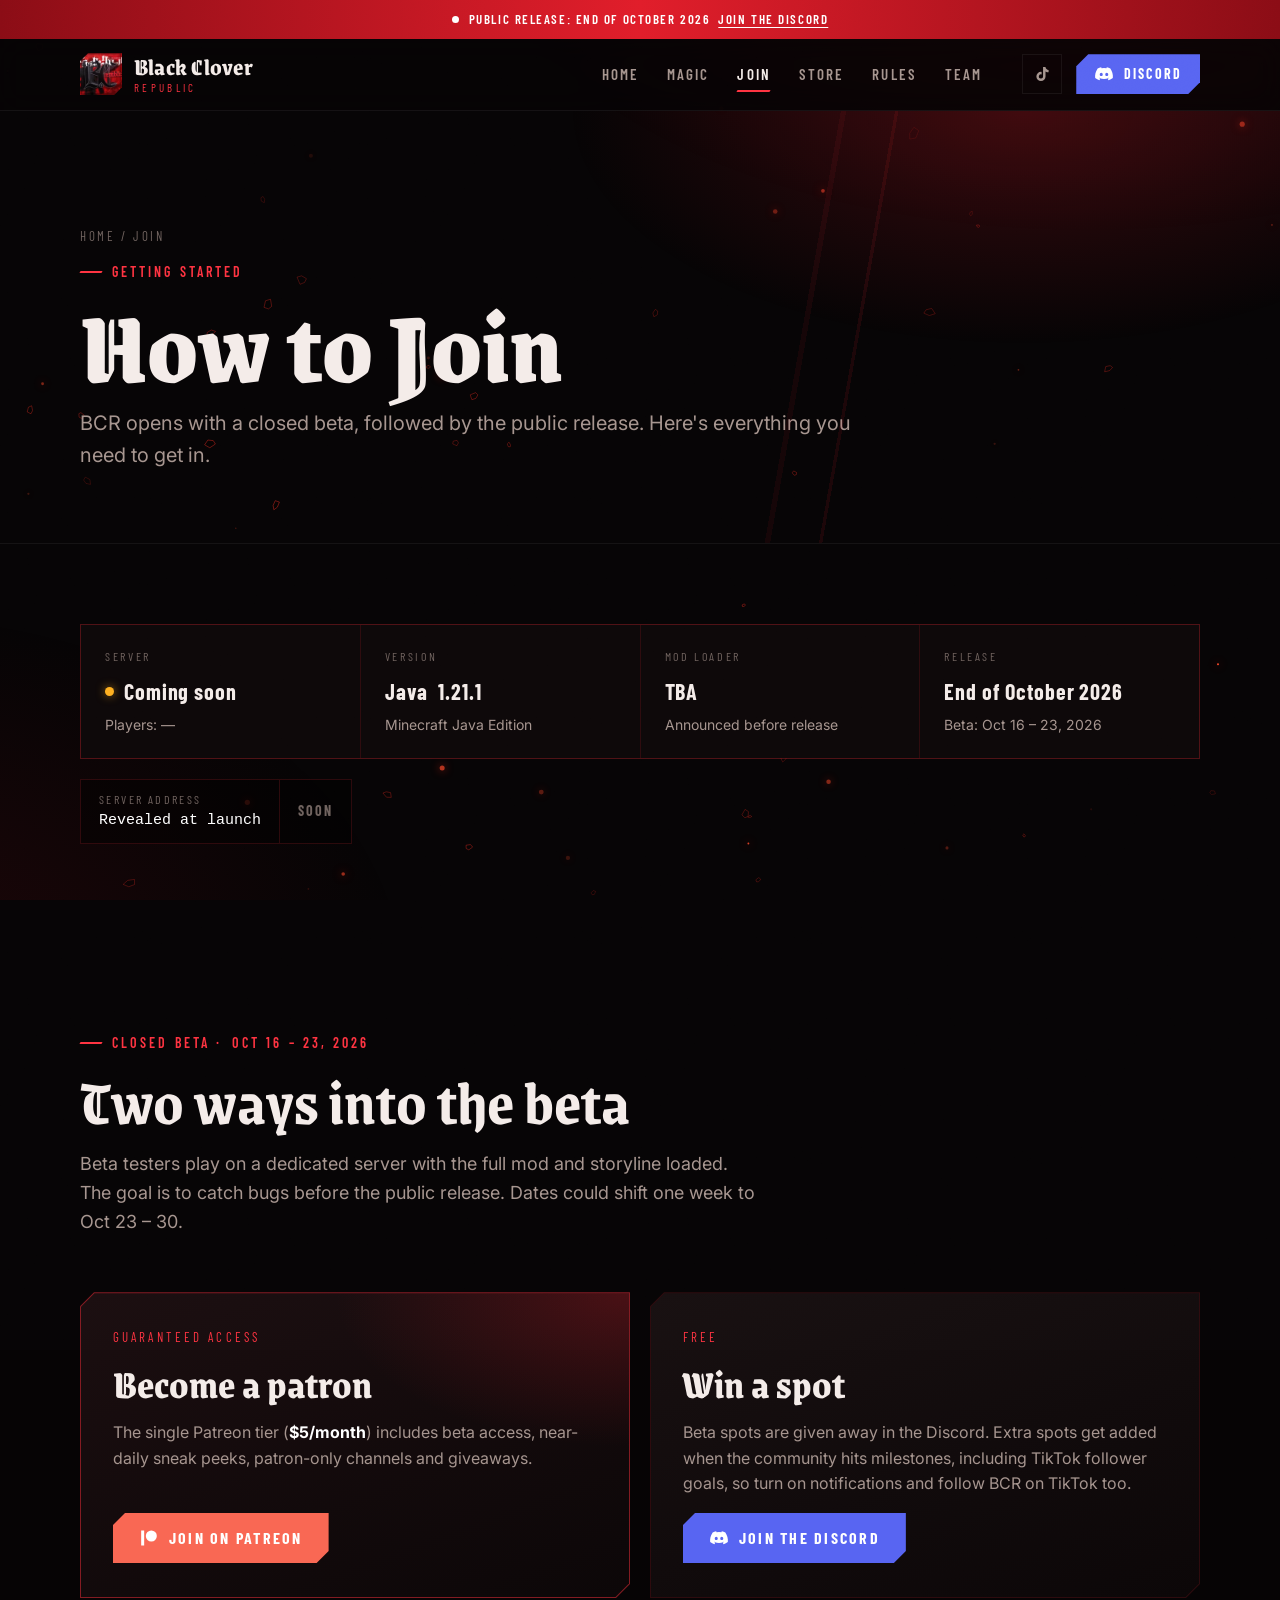
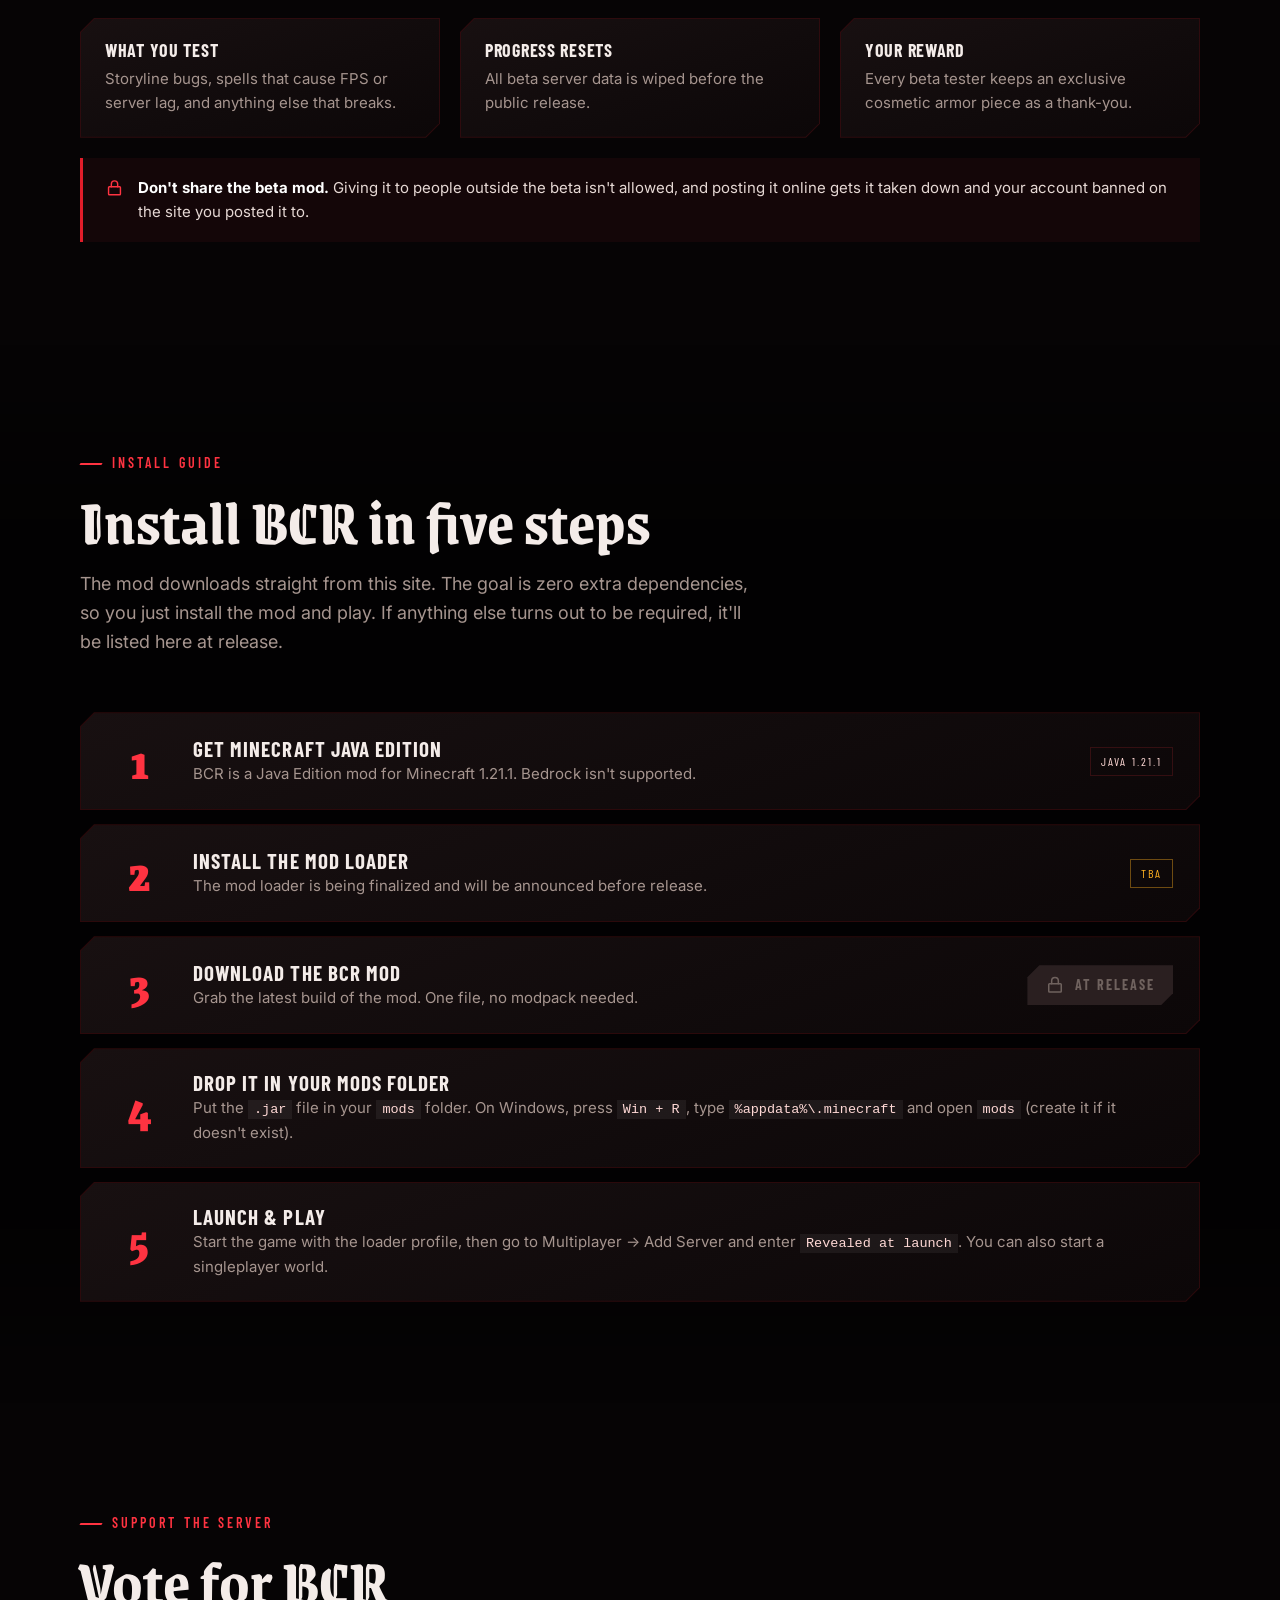
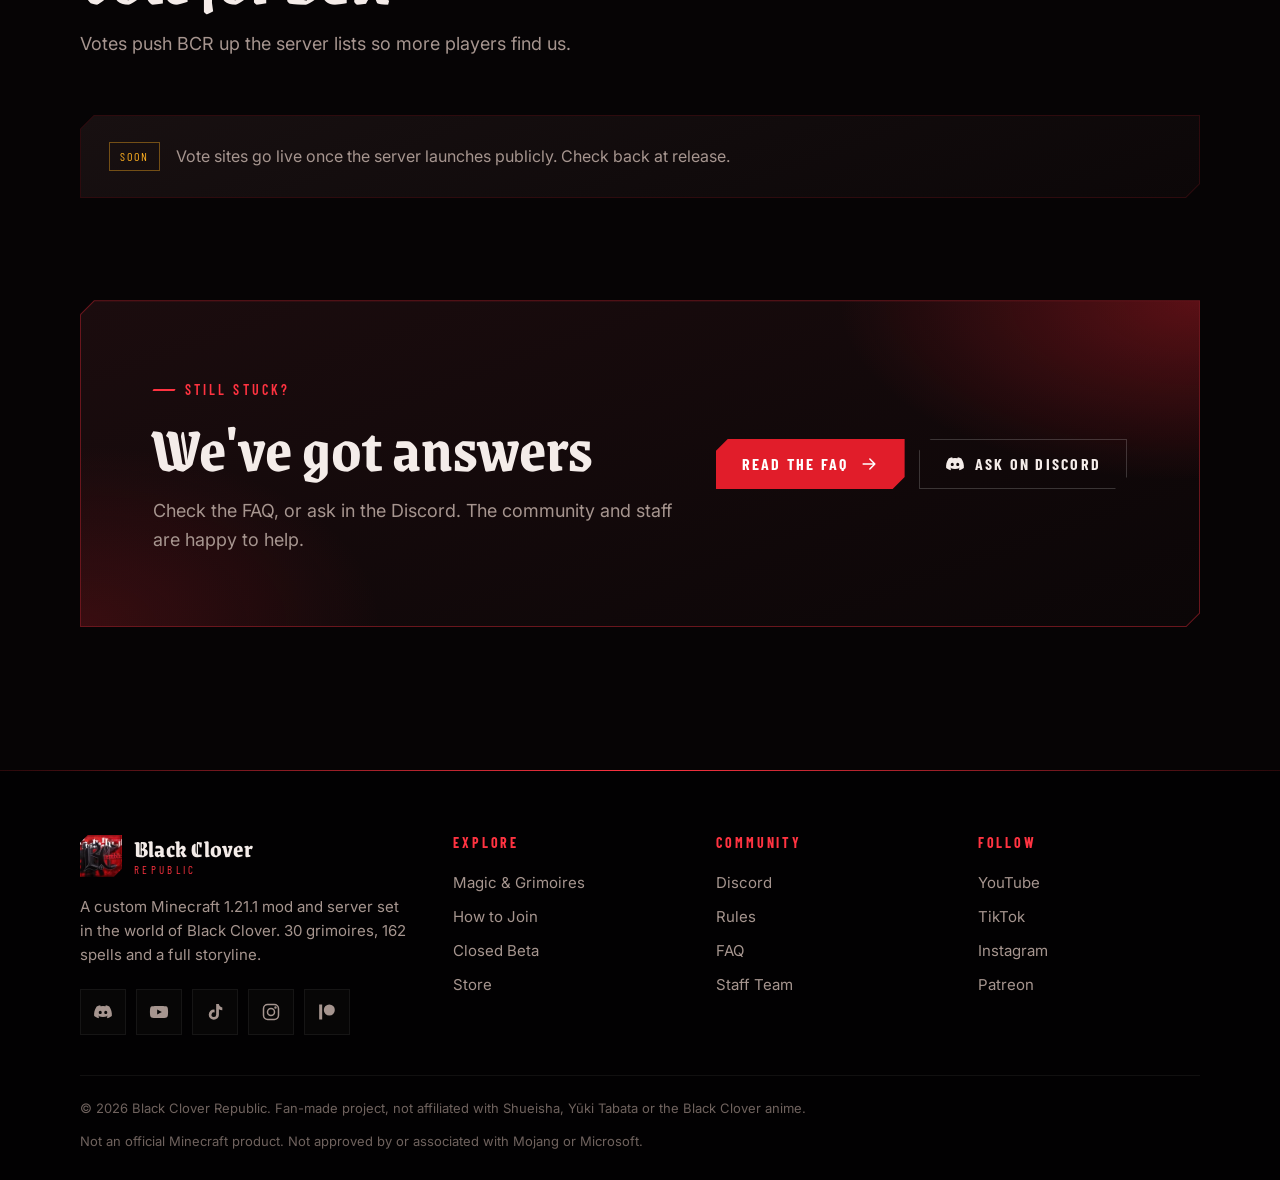
==== join.html @ 712691dd "Add files via upload" ====
<!doctype html>
<html lang="en">
<head>
  <meta charset="utf-8">
  <meta name="viewport" content="width=device-width, initial-scale=1">
  <title>How to Join | Black Clover Republic</title>
  <meta name="description" content="How to join Black Clover Republic: closed beta access, installing the mod for Minecraft 1.21.1, server status and voting.">
  <meta name="theme-color" content="#060405">
  <meta property="og:title" content="How to Join | Black Clover Republic">
  <meta property="og:description" content="Closed beta access, install guide and live server status.">
  <meta property="og:image" content="https://blackcloverrepublic.github.io/assets/img/og-image.jpg">
  <link rel="icon" type="image/png" href="assets/img/favicon.png">
  <link rel="apple-touch-icon" href="assets/img/apple-touch-icon.png">
  <link rel="preconnect" href="https://fonts.googleapis.com">
  <link rel="preconnect" href="https://fonts.gstatic.com" crossorigin>
  <link rel="stylesheet" href="https://fonts.googleapis.com/css2?family=Barlow+Condensed:wght@500;600;700&family=Grenze+Gotisch:wght@600;700;800;900&family=Inter:wght@400;500;600&display=swap">
  <link rel="stylesheet" href="assets/css/style.css">
</head>
<body data-page="join">
  <div id="site-header"></div>

  <main>
    <section class="page-hero">
      <div class="container">
        <div class="breadcrumb reveal"><a href="index.html">Home</a> / Join</div>
        <span class="kicker reveal">Getting started</span>
        <h1 class="reveal" style="--d:.06s">How to Join</h1>
        <p class="lead reveal" style="--d:.12s">BCR opens with a closed beta, followed by the public release. Here's everything you need to get in.</p>
      </div>
    </section>

    <!-- Status -->
    <section class="section section--tight">
      <div class="container">
        <div class="grid status-grid reveal">
          <div class="status-cell"><small>Server</small><b data-status><span class="status-dot"></span>Loading</b><span>Players: <span data-players>—</span></span></div>
          <div class="status-cell"><small>Version</small><b>Java <span data-bind="server.minecraftVersion">1.21.1</span></b><span>Minecraft Java Edition</span></div>
          <div class="status-cell"><small>Mod loader</small><b data-loader>TBA</b><span data-loader-note>Announced before release</span></div>
          <div class="status-cell"><small>Release</small><b data-bind="release.publicRelease">End of October 2026</b><span>Beta: <span data-bind="release.betaWindow">Oct 16 – 23</span></span></div>
        </div>
        <div class="ipbox reveal" style="margin-top:20px">
          <div class="ipbox__label"><small>Server address</small><span data-ip>Revealed at launch</span></div>
          <button type="button" data-copy-ip>Copy IP</button>
        </div>
      </div>
    </section>

    <!-- Beta -->
    <section class="section" id="beta">
      <div class="container">
        <div class="section-head reveal">
          <span class="kicker">Closed beta · <span data-bind="release.betaWindow">Oct 16 – 23</span></span>
          <h2 class="h2">Two ways into the beta</h2>
          <p class="lead">Beta testers play on a dedicated server with the full mod and storyline loaded. The goal is to catch bugs before the public release. <span data-bind="release.betaNote"></span></p>
        </div>

        <div class="grid paths">
          <div class="path path--main reveal"><div class="card"><div class="card__in">
            <span class="path__label">Guaranteed access</span>
            <h3>Become a patron</h3>
            <p>The single Patreon tier (<strong style="color:#fff">$5/month</strong>) includes beta access, near-daily sneak peeks, patron-only channels and giveaways.</p>
            <a class="btn btn--patreon" href="#" data-href="links.patreon" target="_blank" rel="noopener"><span data-icon="patreon"></span>Join on Patreon</a>
          </div></div></div>
          <div class="path reveal" style="--d:.08s"><div class="card"><div class="card__in">
            <span class="path__label">Free</span>
            <h3>Win a spot</h3>
            <p>Beta spots are given away in the Discord. Extra spots get added when the community hits milestones, including TikTok follower goals, so turn on notifications and follow BCR on TikTok too.</p>
            <a class="btn btn--discord" href="#" data-href="links.discord" target="_blank" rel="noopener"><span data-icon="discord"></span>Join the Discord</a>
          </div></div></div>
        </div>

        <div class="grid" style="grid-template-columns:repeat(auto-fit,minmax(240px,1fr));margin-top:20px">
          <div class="card reveal"><div class="card__in" style="padding:22px 24px"><h3 class="h3" style="font-size:18px;margin-bottom:6px">What you test</h3><p class="muted" style="font-size:15px">Storyline bugs, spells that cause FPS or server lag, and anything else that breaks.</p></div></div>
          <div class="card reveal" style="--d:.06s"><div class="card__in" style="padding:22px 24px"><h3 class="h3" style="font-size:18px;margin-bottom:6px">Progress resets</h3><p class="muted" style="font-size:15px">All beta server data is wiped before the public release.</p></div></div>
          <div class="card reveal" style="--d:.12s"><div class="card__in" style="padding:22px 24px"><h3 class="h3" style="font-size:18px;margin-bottom:6px">Your reward</h3><p class="muted" style="font-size:15px">Every beta tester keeps an exclusive cosmetic armor piece as a thank-you.</p></div></div>
        </div>

        <div class="note reveal" style="margin-top:20px">
          <span data-icon="lock"></span>
          <p><strong style="color:#fff">Don't share the beta mod.</strong> Giving it to people outside the beta isn't allowed, and posting it online gets it taken down and your account banned on the site you posted it to.</p>
        </div>
      </div>
    </section>

    <!-- Install guide -->
    <section class="section section--dark" id="install">
      <div class="container">
        <div class="section-head reveal">
          <span class="kicker">Install guide</span>
          <h2 class="h2">Install BCR in five steps</h2>
          <p class="lead">The mod downloads straight from this site. The goal is zero extra dependencies, so you just install the mod and play. If anything else turns out to be required, it'll be listed here at release.</p>
        </div>
        <div class="steps">
          <div class="step reveal"><div class="card"><div class="card__in">
            <span class="step__n">1</span>
            <div><h3>Get Minecraft Java Edition</h3><p>BCR is a Java Edition mod for Minecraft <span data-bind="server.minecraftVersion">1.21.1</span>. Bedrock isn't supported.</p></div>
            <span class="badge">Java <span data-bind="server.minecraftVersion">1.21.1</span></span>
          </div></div></div>
          <div class="step reveal" style="--d:.04s"><div class="card"><div class="card__in">
            <span class="step__n">2</span>
            <div><h3>Install the mod loader</h3><p data-loader-step>The mod loader is being finalized and will be announced before release.</p></div>
            <span data-loader-badge class="badge badge--warn">TBA</span>
          </div></div></div>
          <div class="step reveal" style="--d:.08s"><div class="card"><div class="card__in">
            <span class="step__n">3</span>
            <div><h3>Download the BCR mod</h3><p>Grab the latest build of the mod. One file, no modpack needed.</p></div>
            <span data-download></span>
          </div></div></div>
          <div class="step reveal" style="--d:.12s"><div class="card"><div class="card__in">
            <span class="step__n">4</span>
            <div><h3>Drop it in your mods folder</h3><p>Put the <code>.jar</code> file in your <code>mods</code> folder. On Windows, press <code>Win + R</code>, type <code>%appdata%\.minecraft</code> and open <code>mods</code> (create it if it doesn't exist).</p></div>
            <span></span>
          </div></div></div>
          <div class="step reveal" style="--d:.16s"><div class="card"><div class="card__in">
            <span class="step__n">5</span>
            <div><h3>Launch &amp; play</h3><p>Start the game with the loader profile, then go to Multiplayer → Add Server and enter <code data-ip>Revealed at launch</code>. You can also start a singleplayer world.</p></div>
            <span></span>
          </div></div></div>
        </div>
      </div>
    </section>

    <!-- Vote -->
    <section class="section" id="vote">
      <div class="container">
        <div class="section-head reveal">
          <span class="kicker">Support the server</span>
          <h2 class="h2">Vote for BCR</h2>
          <p class="lead">Votes push BCR up the server lists so more players find us.</p>
        </div>
        <div class="grid vote-grid" data-votes></div>
      </div>
    </section>

    <section class="section" style="padding-top:0">
      <div class="container cta-band cta-band--actions reveal">
        <div class="card"><div class="card__in">
          <div>
            <span class="kicker">Still stuck?</span>
            <h2 class="h2">We've got answers</h2>
            <p class="lead">Check the FAQ, or ask in the Discord. The community and staff are happy to help.</p>
          </div>
          <div class="btn-row" style="justify-content:flex-end">
            <a class="btn" href="rules.html#faq">Read the FAQ<span data-icon="arrow"></span></a>
            <a class="btn btn--ghost" href="#" data-href="links.discord" target="_blank" rel="noopener"><span data-icon="discord"></span>Ask on Discord</a>
          </div>
        </div></div>
      </div>
    </section>
  </main>

  <div id="site-footer"></div>

  <script src="assets/js/config.js"></script>
  <script>
    window.BCR_PAGE = [() => {
      const C = window.BCR, I = window.BCR_ICONS;
      // Loader
      const loader = C.server.loader;
      const known = loader && loader.toUpperCase() !== "TBA";
      const sites = { neoforge: "https://neoforged.net/", forge: "https://files.minecraftforge.net/", fabric: "https://fabricmc.net/use/installer/" };
      document.querySelectorAll("[data-loader]").forEach((el) => (el.textContent = known ? `${loader} ${C.server.loaderVersion}`.trim() : "TBA"));
      document.querySelectorAll("[data-loader-note]").forEach((el) => (el.textContent = known ? "Required to run the mod" : "Announced before release"));
      if (known) {
        const url = sites[loader.toLowerCase()];
        document.querySelector("[data-loader-step]").innerHTML =
          `Install <strong style="color:#fff">${loader}${C.server.loaderVersion ? " " + C.server.loaderVersion : ""}</strong> for Minecraft ${C.server.minecraftVersion} with its official installer${url ? `: <a href="${url}" target="_blank" rel="noopener" style="color:#ffb3ad;text-decoration:underline">${url.replace("https://", "").replace(/\/$/, "")}</a>` : ""}.`;
        const b = document.querySelector("[data-loader-badge]");
        b.className = "badge badge--ok"; b.textContent = loader;
      }
      // Download
      const dl = document.querySelector("[data-download]");
      dl.outerHTML = C.release.modDownloadUrl
        ? `<a class="btn btn--sm" href="${C.release.modDownloadUrl}">${I.download}Download ${C.release.modVersion}</a>`
        : `<span class="btn btn--sm" aria-disabled="true">${I.lock}At release</span>`;
      // Votes
      const v = document.querySelector("[data-votes]");
      v.innerHTML = C.voteSites.length
        ? C.voteSites.map((s, i) => `<a class="vote card card--hover reveal" style="--d:${i * 0.05}s" href="${s.url}" target="_blank" rel="noopener"><div class="card__in"><div><small class="kicker" style="font-size:12px">Vote site ${i + 1}</small><h4>${s.name}</h4></div>${I.external}</div></a>`).join("")
        : `<div class="card reveal" style="grid-column:1/-1"><div class="card__in" style="display:flex;gap:16px;align-items:center;padding:26px 28px"><span class="badge badge--warn">Soon</span><p class="muted">Vote sites go live once the server launches publicly. Check back at release.</p></div></div>`;
    }];
  </script>
  <script src="assets/js/main.js"></script>
</body>
</html>
---- assets/css/style.css ----
/* =====================================================================
   BLACK CLOVER REPUBLIC — "Anti-Magic" theme
   Black, blood red, ash and sharp edges.
   ===================================================================== */

:root {
  --bg: #060405;
  --bg-2: #0b0708;
  --surface: #110b0c;
  --surface-2: #181011;
  --surface-3: #21161700;
  --line: rgba(255, 52, 64, 0.16);
  --line-soft: rgba(255, 255, 255, 0.06);
  --red: #e11d2a;
  --red-hi: #ff3341;
  --red-lo: #8a0c15;
  --blood: #3a0307;
  --ember: #ff6a3d;
  --text: #f4ece9;
  --muted: #a6958f;
  --dim: #6f625e;
  --ok: #3ddc84;
  --warn: #ffb020;

  --font-display: "Grenze Gotisch", "Old English Text MT", serif;
  --font-label: "Barlow Condensed", "Arial Narrow", sans-serif;
  --font-body: "Inter", system-ui, -apple-system, "Segoe UI", sans-serif;

  --cut: 14px;
  --radius: 2px;
  --max: 1200px;
  --gutter: clamp(16px, 4vw, 40px);
  --header-h: 72px;
  --ease: cubic-bezier(.2, .8, .2, 1);
}

/* ---------- Reset ---------- */
*, *::before, *::after { box-sizing: border-box; }
html { scroll-behavior: smooth; -webkit-text-size-adjust: 100%; }
body {
  margin: 0;
  background: var(--bg);
  color: var(--text);
  font-family: var(--font-body);
  font-size: 16px;
  line-height: 1.6;
  overflow-x: hidden;
  -webkit-font-smoothing: antialiased;
}
img, svg, video, iframe { display: block; max-width: 100%; }
a { color: inherit; text-decoration: none; }
button { font: inherit; color: inherit; cursor: pointer; }
:focus-visible { outline: 2px solid var(--red-hi); outline-offset: 3px; }
::selection { background: var(--red); color: #fff; }
h1, h2, h3, h4 { margin: 0; line-height: 1.1; font-weight: 700; }
p { margin: 0; }
ul { margin: 0; padding: 0; list-style: none; }

/* ---------- Atmosphere (global background) ---------- */
body::before { /* blood glow */
  content: "";
  position: fixed; inset: 0;
  background:
    radial-gradient(80vw 60vh at 85% -10%, rgba(225, 29, 42, .16), transparent 60%),
    radial-gradient(70vw 70vh at -10% 110%, rgba(138, 12, 21, .18), transparent 60%);
  pointer-events: none;
  z-index: -2;
}
body::after { /* film grain */
  content: "";
  position: fixed; inset: -50%;
  background-image: url("data:image/svg+xml,%3Csvg xmlns='http://www.w3.org/2000/svg' width='220' height='220'%3E%3Cfilter id='n'%3E%3CfeTurbulence type='fractalNoise' baseFrequency='.85' numOctaves='3' stitchTiles='stitch'/%3E%3CfeColorMatrix values='0 0 0 0 1 0 0 0 0 1 0 0 0 0 1 0 0 0 .55 0'/%3E%3C/filter%3E%3Crect width='100%25' height='100%25' filter='url(%23n)'/%3E%3C/svg%3E");
  opacity: .05;
  pointer-events: none;
  z-index: 100;
  mix-blend-mode: overlay;
}
#ash-canvas {
  position: fixed; inset: 0;
  width: 100%; height: 100%;
  pointer-events: none;
  z-index: -1;
}

/* ---------- Layout helpers ---------- */
.container { width: 100%; max-width: var(--max); margin: 0 auto; padding: 0 var(--gutter); }
.section { position: relative; padding: clamp(64px, 8vw, 104px) 0; }
.section--tight { padding: clamp(48px, 7vw, 80px) 0; }
.section--dark { background: linear-gradient(180deg, transparent, rgba(0,0,0,.55) 18%, rgba(0,0,0,.55) 82%, transparent); }
.grid { display: grid; gap: 20px; }
.center { text-align: center; }
.sr-only { position: absolute; width: 1px; height: 1px; padding: 0; margin: -1px; overflow: hidden; clip: rect(0,0,0,0); border: 0; }

/* ---------- Typography ---------- */
.kicker {
  display: inline-flex; align-items: center; gap: 10px;
  font-family: var(--font-label);
  font-weight: 600;
  font-size: 14px;
  letter-spacing: .22em;
  text-transform: uppercase;
  color: var(--red-hi);
}
.kicker::before {
  content: "";
  width: 22px; height: 2px;
  background: currentColor;
  transform: skewX(-30deg);
  box-shadow: 6px 0 0 -0px transparent;
}
.display {
  font-family: var(--font-display);
  font-weight: 800;
  letter-spacing: .005em;
}
.h2 {
  font-family: var(--font-display);
  font-weight: 700;
  font-size: clamp(38px, 5.4vw, 64px);
  line-height: 1.02;
  margin-top: 14px;
  text-wrap: balance;
}
.h3 {
  font-family: var(--font-label);
  font-weight: 700;
  font-size: 22px;
  letter-spacing: .04em;
  text-transform: uppercase;
}
.lead { color: var(--muted); font-size: clamp(16px, 1.6vw, 18px); max-width: 62ch; margin-top: 16px; text-wrap: pretty; }
.section-head { margin-bottom: clamp(36px, 5vw, 56px); }
.section-head.center .lead { margin-left: auto; margin-right: auto; }
.red { color: var(--red-hi); }
.muted { color: var(--muted); }
.mono { font-family: ui-monospace, "Cascadia Code", Consolas, monospace; }

/* ---------- Buttons ---------- */
.btn {
  --c: var(--red);
  position: relative;
  display: inline-flex; align-items: center; justify-content: center; gap: 10px;
  min-height: 50px;
  padding: 0 26px;
  border: 0;
  background: var(--c);
  color: #fff;
  font-family: var(--font-label);
  font-weight: 700;
  font-size: 16px;
  letter-spacing: .14em;
  text-transform: uppercase;
  clip-path: polygon(12px 0, 100% 0, 100% calc(100% - 12px), calc(100% - 12px) 100%, 0 100%, 0 12px);
  transition: transform .25s var(--ease), background .25s, box-shadow .25s, filter .25s;
  white-space: nowrap;
  isolation: isolate;
}
.btn::after { /* sheen */
  content: "";
  position: absolute; inset: 0;
  background: linear-gradient(115deg, transparent 30%, rgba(255,255,255,.28) 48%, transparent 62%);
  transform: translateX(-120%);
  transition: transform .6s var(--ease);
  z-index: -1;
}
.btn:hover { background: var(--red-hi); transform: translateY(-2px); filter: drop-shadow(0 8px 22px rgba(255, 40, 55, .45)); }
.btn:hover::after { transform: translateX(120%); }
.btn:active { transform: translateY(0); }
.btn svg { width: 20px; height: 20px; flex: none; }
.btn--ghost {
  background: transparent;
  color: var(--text);
  box-shadow: inset 0 0 0 1px rgba(255,255,255,.18);
}
.btn--ghost:hover { background: rgba(255, 51, 65, .1); box-shadow: inset 0 0 0 1px var(--red-hi); filter: none; }
.btn--discord { --c: #5865f2; }
.btn--discord:hover { background: #6d78ff; filter: drop-shadow(0 8px 22px rgba(88, 101, 242, .45)); }
.btn--patreon { --c: #f96854; }
.btn--patreon:hover { background: #ff7c69; filter: drop-shadow(0 8px 22px rgba(249, 104, 84, .4)); }
.btn--sm { min-height: 40px; padding: 0 18px; font-size: 14px; }
.btn--block { width: 100%; }
.btn[aria-disabled="true"], .btn:disabled {
  background: #2a1f20; color: var(--dim); cursor: not-allowed; transform: none; filter: none;
}
.btn[aria-disabled="true"]::after, .btn:disabled::after { display: none; }
.btn-row { display: flex; flex-wrap: wrap; gap: 14px; }

/* ---------- Cut-corner card ---------- */
.card {
  --cc: var(--line);
  position: relative;
  background: var(--cc);
  clip-path: polygon(var(--cut) 0, 100% 0, 100% calc(100% - var(--cut)), calc(100% - var(--cut)) 100%, 0 100%, 0 var(--cut));
  padding: 1px;
  transition: background .3s, transform .35s var(--ease);
}
.card > .card__in {
  position: relative;
  height: 100%;
  background: linear-gradient(160deg, var(--surface-2), var(--surface) 55%, #0c0708);
  clip-path: polygon(calc(var(--cut) - .5px) 0, 100% 0, 100% calc(100% - var(--cut) + .5px), calc(100% - var(--cut) + .5px) 100%, 0 100%, 0 calc(var(--cut) - .5px));
  padding: 28px;
}
.card--hover:hover { --cc: rgba(255, 51, 65, .55); transform: translateY(-4px); }

/* ---------- Announcement bar ---------- */
.announce {
  position: relative;
  z-index: 60;
  background: linear-gradient(90deg, var(--red-lo), var(--red) 50%, var(--red-lo));
  color: #fff;
  font-family: var(--font-label);
  font-weight: 600;
  letter-spacing: .12em;
  text-transform: uppercase;
  font-size: 13px;
  text-align: center;
  padding: 9px var(--gutter);
}
.announce a { text-decoration: underline; text-underline-offset: 3px; margin-left: 8px; }
.announce .dot { display: inline-block; width: 7px; height: 7px; background: #fff; border-radius: 50%; margin-right: 10px; vertical-align: 1px; animation: pulse 1.6s infinite; }

/* ---------- Header ---------- */
.site-header {
  position: sticky; top: 0;
  z-index: 50;
  height: var(--header-h);
  background: rgba(6, 4, 5, .72);
  backdrop-filter: blur(14px) saturate(140%);
  -webkit-backdrop-filter: blur(14px) saturate(140%);
  border-bottom: 1px solid var(--line-soft);
  transition: background .3s, border-color .3s;
}
.site-header.is-scrolled { background: rgba(6, 4, 5, .9); border-bottom-color: var(--line); }
.nav { height: 100%; display: flex; align-items: center; gap: 28px; }
.brand { display: flex; align-items: center; gap: 12px; flex: none; }
.brand img {
  width: 42px; height: 42px;
  clip-path: polygon(8px 0, 100% 0, 100% calc(100% - 8px), calc(100% - 8px) 100%, 0 100%, 0 8px);
}
.brand__name { display: flex; flex-direction: column; line-height: 1; }
.brand__name b { font-family: var(--font-display); font-size: 24px; font-weight: 800; letter-spacing: .01em; }
.brand__name small { font-family: var(--font-label); font-size: 11px; letter-spacing: .3em; text-transform: uppercase; color: var(--red-hi); margin-top: 3px; }
.nav__links { display: flex; gap: 4px; margin-left: auto; }
.nav__links a {
  position: relative;
  font-family: var(--font-label);
  font-weight: 600;
  font-size: 15px;
  letter-spacing: .14em;
  text-transform: uppercase;
  color: var(--muted);
  padding: 10px 12px;
  transition: color .2s;
}
.nav__links a::after {
  content: "";
  position: absolute; left: 12px; right: 12px; bottom: 4px;
  height: 2px;
  background: var(--red-hi);
  transform: scaleX(0) skewX(-30deg);
  transform-origin: left;
  transition: transform .3s var(--ease);
}
.nav__links a:hover, .nav__links a[aria-current="page"] { color: var(--text); }
.nav__links a:hover::after, .nav__links a[aria-current="page"]::after { transform: scaleX(1) skewX(-30deg); }
.nav__cta { flex: none; }
.nav__toggle {
  display: none;
  margin-left: auto;
  width: 46px; height: 46px;
  background: transparent; border: 1px solid var(--line);
  align-items: center; justify-content: center;
}
.nav__toggle span, .nav__toggle span::before, .nav__toggle span::after {
  display: block; width: 20px; height: 2px; background: var(--text); position: relative; transition: transform .3s, background .3s;
}
.nav__toggle span::before, .nav__toggle span::after { content: ""; position: absolute; left: 0; }
.nav__toggle span::before { top: -6px; }
.nav__toggle span::after { top: 6px; }
.nav-open .nav__toggle span { background: transparent; }
.nav-open .nav__toggle span::before { transform: translateY(6px) rotate(45deg); }
.nav-open .nav__toggle span::after { transform: translateY(-6px) rotate(-45deg); }

.mobile-nav {
  position: fixed; inset: var(--header-h) 0 0 0;
  z-index: 49;
  background: rgba(6, 4, 5, .97);
  padding: 24px var(--gutter) 40px;
  display: flex; flex-direction: column; gap: 4px;
  transform: translateY(-8px);
  opacity: 0; visibility: hidden;
  transition: opacity .25s, transform .25s, visibility .25s;
  overflow-y: auto;
}
.nav-open .mobile-nav { opacity: 1; visibility: visible; transform: none; }
.mobile-nav a:not(.btn) {
  font-family: var(--font-display);
  font-size: 34px;
  font-weight: 700;
  padding: 10px 0;
  border-bottom: 1px solid var(--line-soft);
  display: flex; justify-content: space-between; align-items: center;
}
.mobile-nav a:not(.btn)[aria-current="page"] { color: var(--red-hi); }
.mobile-nav .btn { margin-top: 24px; }

/* ---------- Hero (home) ---------- */
.hero {
  position: relative;
  min-height: calc(100svh - var(--header-h) - 38px);
  display: flex; align-items: center;
  padding: clamp(40px, 7vw, 80px) 0 clamp(56px, 8vw, 96px);
  overflow: hidden;
}
.hero__grid { display: grid; grid-template-columns: 1.08fr .92fr; gap: clamp(24px, 4vw, 64px); align-items: center; }
.hero__smoke { position: absolute; inset: 0; pointer-events: none; overflow: hidden; }
.hero__smoke i {
  position: absolute;
  width: 60vmax; height: 60vmax;
  border-radius: 50%;
  filter: blur(70px);
  opacity: .5;
  animation: drift 26s ease-in-out infinite alternate;
}
.hero__smoke i:nth-child(1) { background: radial-gradient(circle, rgba(170, 12, 24, .55), transparent 65%); top: -25vmax; right: -18vmax; }
.hero__smoke i:nth-child(2) { background: radial-gradient(circle, rgba(60, 4, 8, .9), transparent 65%); bottom: -32vmax; left: -20vmax; animation-duration: 34s; animation-direction: alternate-reverse; }
.hero__smoke i:nth-child(3) { background: radial-gradient(circle, rgba(255, 60, 40, .16), transparent 60%); top: 20%; left: 35%; width: 40vmax; height: 40vmax; animation-duration: 40s; }
.hero__slash {
  position: absolute;
  right: -10%; top: 0; bottom: 0;
  width: 58%;
  background: linear-gradient(100deg, transparent 0 18%, rgba(225, 29, 42, .07) 18% 19%, transparent 19% 24%, rgba(225, 29, 42, .12) 24% 24.4%, transparent 24.4%);
  pointer-events: none;
}
.hero__copy { position: relative; z-index: 2; }
.hero__tags { display: flex; flex-wrap: wrap; gap: 8px; margin-bottom: 26px; }
.tag {
  display: inline-flex; align-items: center; gap: 8px;
  font-family: var(--font-label);
  font-weight: 600;
  font-size: 13px;
  letter-spacing: .14em;
  text-transform: uppercase;
  padding: 6px 12px;
  border: 1px solid var(--line);
  background: rgba(255, 51, 65, .06);
  color: #ffd9d6;
}
.tag--live::before { content: ""; width: 7px; height: 7px; border-radius: 50%; background: var(--red-hi); box-shadow: 0 0 0 0 rgba(255,51,65,.6); animation: ping 1.8s infinite; }
.hero__title {
  font-family: var(--font-display);
  font-weight: 900;
  font-size: clamp(56px, 9.2vw, 132px);
  line-height: .86;
  letter-spacing: -.005em;
  text-shadow: 0 0 60px rgba(225, 29, 42, .35);
}
.hero__title .line { display: block; }
.hero__title .accent {
  color: transparent;
  background: linear-gradient(180deg, #ff5a63 0%, var(--red) 45%, #6d0710 100%);
  -webkit-background-clip: text; background-clip: text;
  filter: drop-shadow(0 0 22px rgba(225, 29, 42, .45));
}
.hero__sub { font-size: clamp(17px, 1.7vw, 20px); color: #d9cbc7; max-width: 54ch; margin: 26px 0 34px; text-wrap: pretty; }
.hero__sub strong { color: #fff; font-weight: 600; }

/* Server address box */
.ipbox {
  display: inline-flex; align-items: stretch;
  margin-top: 30px;
  border: 1px solid var(--line);
  background: rgba(0,0,0,.45);
  max-width: 100%;
}
.ipbox__label {
  display: flex; flex-direction: column; justify-content: center;
  padding: 10px 18px;
  border-right: 1px solid var(--line);
}
.ipbox__label small { font-family: var(--font-label); font-size: 12px; letter-spacing: .2em; text-transform: uppercase; color: var(--dim); }
.ipbox__label span { font-family: ui-monospace, Consolas, monospace; font-size: 15px; color: #fff; }
.ipbox__status { display: flex; align-items: center; gap: 8px; padding: 0 16px; font-family: var(--font-label); font-size: 14px; letter-spacing: .12em; text-transform: uppercase; color: var(--muted); }
.ipbox button {
  border: 0; background: rgba(255,51,65,.12); color: #ffd9d6;
  padding: 0 18px;
  font-family: var(--font-label); font-weight: 700; font-size: 14px; letter-spacing: .14em; text-transform: uppercase;
  transition: background .2s;
}
.ipbox button:hover:not(:disabled) { background: var(--red); color: #fff; }
.ipbox button:disabled { color: var(--dim); background: transparent; cursor: default; }

.status-dot { width: 9px; height: 9px; border-radius: 50%; background: var(--dim); flex: none; }
.status-dot--on { background: var(--ok); box-shadow: 0 0 10px var(--ok); }
.status-dot--off { background: var(--red-hi); }
.status-dot--soon { background: var(--warn); box-shadow: 0 0 10px rgba(255,176,32,.6); animation: pulse 1.8s infinite; }

/* Emblem */
.emblem { position: relative; aspect-ratio: 1; width: min(100%, 540px); margin-left: auto; display: grid; place-items: center; }
.emblem__glow {
  position: absolute; inset: 8%;
  border-radius: 50%;
  background: radial-gradient(circle, rgba(225, 29, 42, .55), rgba(225,29,42,.08) 55%, transparent 70%);
  filter: blur(30px);
  animation: breathe 5s ease-in-out infinite;
}
.emblem__ring { position: absolute; inset: 0; width: 100%; height: 100%; }
.emblem__ring--outer { animation: spin 80s linear infinite; }
.emblem__ring--inner { animation: spin 60s linear infinite reverse; }
.emblem__ring text { font-family: var(--font-label); font-weight: 600; font-size: 13px; letter-spacing: .5em; fill: rgba(255, 120, 120, .55); text-transform: uppercase; }
/* Grimoire orrery: the 30 magic types orbiting a central seal */
.emblem { container-type: inline-size; }
.orrery__orbit { position: absolute; inset: 0; animation: spin 150s linear infinite; }
.emblem:hover .orrery__orbit, .emblem:hover .emblem__ring { animation-play-state: paused; }
.orrery__node {
  --n: 6.6cqw;
  position: absolute; left: 50%; top: 50%;
  width: var(--n); height: var(--n);
  margin: calc(var(--n) / -2) 0 0 calc(var(--n) / -2);
  transform: rotate(var(--a)) translateY(-38.8cqw) rotate(calc(var(--a) * -1));
  color: var(--mc);
}
.orrery__node > span {
  display: block; width: 100%; height: 100%;
  border-radius: 50%;
  background: radial-gradient(circle, #0d0809 55%, transparent 72%);
  opacity: .85;
  transition: transform .4s var(--ease), opacity .3s, filter .3s;
}
.orrery__node svg { width: 100%; height: 100%; }
.orrery__node:hover > span, .orrery__node.is-active > span {
  opacity: 1;
  transform: scale(1.55);
  filter: drop-shadow(0 0 8px var(--mc));
}
.orrery__core { position: relative; width: 58%; aspect-ratio: 1; display: grid; place-items: center; }
.orrery__seal { position: absolute; inset: 0; color: var(--red-hi); opacity: .85; filter: drop-shadow(0 0 14px rgba(255, 40, 55, .6)); animation: spin 90s linear infinite reverse; }
.orrery__seal--inner { inset: 21%; opacity: .45; animation: spin 50s linear infinite; }
.orrery__seal svg { width: 100%; height: 100%; }
.orrery__readout {
  position: relative;
  width: 64%; aspect-ratio: 1;
  display: grid; place-content: center; text-align: center;
  border-radius: 50%;
  background: radial-gradient(circle, rgba(6, 4, 5, .94) 45%, rgba(6, 4, 5, 0) 71%);
}
.orrery__readout b {
  display: block;
  font-family: var(--font-display); font-weight: 900;
  font-size: 15cqw; line-height: .85;
  color: #fff;
  text-shadow: 0 0 30px var(--rc, rgba(225, 29, 42, .8));
  transition: color .3s;
}
.orrery__readout.is-name b { font-size: 8.4cqw; line-height: 1; color: var(--rc); }
.orrery__readout small {
  display: block; margin-top: 1.6cqw;
  font-family: var(--font-label); font-weight: 600;
  font-size: 2.5cqw; letter-spacing: .3em; text-transform: uppercase;
  color: var(--red-hi);
}
.orrery__readout.is-name small { color: var(--muted); }
.orrery__readout b, .orrery__readout small { animation: fadeUp .45s var(--ease); }
@keyframes fadeUp { from { opacity: 0; transform: translateY(6px); } to { opacity: 1; transform: none; } }

/* ---------- TikTok ---------- */
.tt-head { display: flex; justify-content: space-between; align-items: flex-end; gap: 24px; flex-wrap: wrap; margin-bottom: 32px; }
.tt-head > div { flex: 1 1 480px; max-width: 620px; }
.tt-profile {
  display: flex; align-items: center; gap: 16px;
  padding: 14px 14px 14px 14px;
  border: 1px solid var(--line);
  background: rgba(17, 11, 12, .85);
}
.tt-profile__icon {
  width: 52px; height: 52px; flex: none;
  display: grid; place-items: center;
  background: #000; border: 1px solid var(--line-soft);
  color: #fff;
}
.tt-profile__icon svg { width: 26px; height: 26px; filter: drop-shadow(-1.5px -1.5px 0 #25f4ee) drop-shadow(1.5px 1.5px 0 #fe2c55); }
.tt-profile b { display: block; font-family: var(--font-label); font-weight: 700; font-size: 19px; letter-spacing: .04em; }
.tt-profile small { display: block; color: var(--muted); font-size: 14px; }
.tt-rail {
  display: grid; grid-auto-flow: column; grid-auto-columns: minmax(172px, 1fr);
  gap: 16px;
  overflow-x: auto; overscroll-behavior-x: contain;
  scroll-snap-type: x mandatory;
  padding-bottom: 14px;
  scrollbar-width: thin; scrollbar-color: var(--red-lo) transparent;
}
.clip {
  --cc: var(--red);
  position: relative;
  aspect-ratio: 9 / 16;
  scroll-snap-align: start;
  overflow: hidden;
  display: flex; flex-direction: column; justify-content: space-between;
  padding: 14px;
  background:
    radial-gradient(130% 60% at 50% 38%, color-mix(in srgb, var(--cc) 42%, transparent), transparent 72%),
    linear-gradient(180deg, #140c0d, #050304);
  clip-path: polygon(12px 0, 100% 0, 100% calc(100% - 12px), calc(100% - 12px) 100%, 0 100%, 0 12px);
  transition: transform .4s var(--ease), filter .3s;
}
.clip::before { /* border */
  content: ""; position: absolute; inset: 0;
  border: 1px solid color-mix(in srgb, var(--cc) 35%, transparent);
  pointer-events: none; z-index: 3;
}
.clip::after { content: ""; position: absolute; inset: 0; background: linear-gradient(180deg, rgba(0,0,0,.35), transparent 30%, transparent 48%, rgba(0,0,0,.9)); z-index: 1; }
.clip:hover { transform: translateY(-6px); filter: drop-shadow(0 14px 30px color-mix(in srgb, var(--cc) 35%, transparent)); }
.clip__sigil { position: absolute; width: 130%; left: -15%; top: 10%; color: var(--cc); opacity: .3; animation: spin 70s linear infinite; }
.clip:hover .clip__sigil { opacity: .5; }
.clip__top, .clip__meta { position: relative; z-index: 2; }
.clip__top { display: flex; justify-content: space-between; align-items: flex-start; gap: 6px; }
.clip__tag { font-family: var(--font-label); font-weight: 600; font-size: 11px; letter-spacing: .18em; text-transform: uppercase; padding: 4px 8px; background: rgba(0,0,0,.55); border: 1px solid rgba(255,255,255,.12); }
.clip__new { font-family: var(--font-label); font-weight: 700; font-size: 11px; letter-spacing: .18em; text-transform: uppercase; padding: 4px 8px; background: var(--red); }
.clip__play {
  position: absolute; z-index: 2; left: 50%; top: 34%;
  width: 52px; height: 52px; margin: -26px 0 0 -26px;
  display: grid; place-items: center;
  background: rgba(255, 255, 255, .12);
  backdrop-filter: blur(6px);
  clip-path: polygon(10px 0, 100% 0, 100% calc(100% - 10px), calc(100% - 10px) 100%, 0 100%, 0 10px);
  transition: background .3s, transform .3s var(--ease);
}
.clip__play svg { width: 22px; height: 22px; margin-left: 3px; }
.clip:hover .clip__play { background: var(--cc); transform: scale(1.08); }
.clip__meta h3 { font-family: var(--font-display); font-weight: 800; font-size: 21px; line-height: 1.02; text-wrap: balance; overflow-wrap: break-word; hyphens: auto; }
.clip__meta p { margin-top: 6px; color: #cbbbb7; font-size: 12px; line-height: 1.4; display: -webkit-box; -webkit-line-clamp: 2; -webkit-box-orient: vertical; overflow: hidden; }
.clip__foot { display: flex; justify-content: space-between; margin-top: 10px; padding-top: 10px; border-top: 1px solid rgba(255,255,255,.12); font-family: var(--font-label); font-size: 12px; letter-spacing: .14em; text-transform: uppercase; color: #bfaeaa; }
.clip__foot span:last-child { color: #fff; }

/* Header icon link */
.nav__icon {
  width: 40px; height: 40px; flex: none;
  display: grid; place-items: center;
  border: 1px solid var(--line-soft);
  color: var(--muted);
  margin-right: -14px;
  transition: color .2s, border-color .2s, background .2s;
}
.nav__icon:hover { color: #fff; border-color: var(--red); background: rgba(255, 51, 65, .1); }
.nav__icon svg { width: 18px; height: 18px; }

.scroll-cue {
  position: absolute; left: 50%; bottom: 22px;
  transform: translateX(-50%);
  display: flex; flex-direction: column; align-items: center; gap: 8px;
  font-family: var(--font-label); font-size: 11px; letter-spacing: .3em; text-transform: uppercase; color: var(--dim);
}
.scroll-cue::after { content: ""; width: 1px; height: 36px; background: linear-gradient(var(--red-hi), transparent); animation: drip 2s ease-in-out infinite; }

/* ---------- Stat strip ---------- */
.stats {
  position: relative; z-index: 2;
  display: grid; grid-template-columns: repeat(4, 1fr);
  border-top: 1px solid var(--line);
  border-bottom: 1px solid var(--line);
  background: rgba(0,0,0,.5);
}
.stat { padding: 28px 24px; text-align: center; position: relative; }
.stat + .stat::before { content: ""; position: absolute; left: 0; top: 24%; bottom: 24%; width: 1px; background: var(--line); transform: skewX(-18deg); }
.stat b { display: block; font-family: var(--font-display); font-size: clamp(40px, 5vw, 58px); font-weight: 800; line-height: 1; color: #fff; }
.stat b em { font-style: normal; color: var(--red-hi); }
.stat span { display: block; margin-top: 8px; font-family: var(--font-label); font-weight: 600; font-size: 14px; letter-spacing: .2em; text-transform: uppercase; color: var(--muted); }

/* ---------- Countdown ---------- */
.countdown-wrap {
  display: grid; grid-template-columns: 1fr auto; gap: 40px; align-items: center;
}
.countdown { display: flex; gap: 12px; }
.countdown__unit {
  width: clamp(72px, 9vw, 108px);
  text-align: center;
  padding: 18px 0 14px;
  background: linear-gradient(180deg, #1b1112, #0d0809);
  border: 1px solid var(--line);
  clip-path: polygon(10px 0, 100% 0, 100% calc(100% - 10px), calc(100% - 10px) 100%, 0 100%, 0 10px);
  position: relative;
}
.countdown__unit::after { content: ""; position: absolute; left: 0; right: 0; top: 50%; height: 1px; background: rgba(0,0,0,.6); }
.countdown__unit b { display: block; font-family: var(--font-label); font-weight: 700; font-size: clamp(34px, 4.4vw, 54px); line-height: 1; font-variant-numeric: tabular-nums; }
.countdown__unit span { display: block; margin-top: 8px; font-family: var(--font-label); font-size: 12px; letter-spacing: .24em; text-transform: uppercase; color: var(--muted); }
.countdown-note { margin-top: 14px; font-size: 14px; color: var(--dim); }

/* ---------- Feature grid ---------- */
.features { grid-template-columns: repeat(3, 1fr); }
.feature .card__in { padding: 32px 28px 30px; }
.feature__icon {
  width: 54px; height: 54px;
  display: grid; place-items: center;
  margin-bottom: 22px;
  color: var(--red-hi);
  background: rgba(255, 51, 65, .08);
  border: 1px solid var(--line);
  clip-path: polygon(10px 0, 100% 0, 100% calc(100% - 10px), calc(100% - 10px) 100%, 0 100%, 0 10px);
}
.feature__icon svg { width: 26px; height: 26px; }
.feature h3 { font-family: var(--font-label); font-weight: 700; font-size: 23px; letter-spacing: .05em; text-transform: uppercase; margin-bottom: 10px; }
.feature p { color: var(--muted); font-size: 15.5px; }
.feature__num { position: absolute; top: 18px; right: 22px; font-family: var(--font-display); font-size: 44px; color: rgba(255,255,255,.04); font-weight: 800; }
.feature--wide { grid-column: span 2; }

/* ---------- Magic marquee ---------- */
.marquee { position: relative; overflow: hidden; -webkit-mask-image: linear-gradient(90deg, transparent, #000 10%, #000 90%, transparent); mask-image: linear-gradient(90deg, transparent, #000 10%, #000 90%, transparent); }
.marquee__track { display: flex; gap: 14px; width: max-content; animation: marquee 70s linear infinite; padding: 6px 0; }
.marquee--rev .marquee__track { animation-direction: reverse; animation-duration: 80s; }
.marquee:hover .marquee__track { animation-play-state: paused; }
.pill {
  display: inline-flex; align-items: center; gap: 12px;
  padding: 10px 20px 10px 12px;
  background: rgba(17, 11, 12, .9);
  border: 1px solid var(--line-soft);
  font-family: var(--font-label); font-weight: 600; font-size: 17px; letter-spacing: .1em; text-transform: uppercase;
  white-space: nowrap;
  transition: border-color .2s, color .2s;
}
.pill:hover { border-color: var(--pc, var(--red)); color: #fff; }
.pill svg { width: 30px; height: 30px; }

/* ---------- Video cards ---------- */
.videos { grid-template-columns: 1fr 1fr; }
.video { cursor: pointer; }
.video .card__in { padding: 0; }
.video__frame { position: relative; aspect-ratio: 16 / 9; background: #000; overflow: hidden; }
.video__frame img { width: 100%; height: 100%; object-fit: cover; opacity: .82; transition: transform .6s var(--ease), opacity .3s; }
.video:hover .video__frame img { transform: scale(1.04); opacity: 1; }
.video__frame iframe { position: absolute; inset: 0; width: 100%; height: 100%; border: 0; }
.video__play {
  position: absolute; inset: 0; margin: auto;
  width: 78px; height: 78px;
  display: grid; place-items: center;
  background: var(--red);
  clip-path: polygon(14px 0, 100% 0, 100% calc(100% - 14px), calc(100% - 14px) 100%, 0 100%, 0 14px);
  transition: transform .3s var(--ease), background .3s;
}
.video:hover .video__play { transform: scale(1.08); background: var(--red-hi); }
.video__play svg { width: 28px; height: 28px; margin-left: 4px; }
.video__meta { padding: 20px 24px 22px; display: flex; justify-content: space-between; align-items: center; gap: 16px; }
.video__meta h3 { font-family: var(--font-label); font-weight: 700; font-size: 20px; letter-spacing: .05em; text-transform: uppercase; }
.video__meta small { font-family: var(--font-label); letter-spacing: .2em; text-transform: uppercase; color: var(--red-hi); font-size: 12px; }

.trailer-band {
  margin-top: 20px;
  display: flex; align-items: center; justify-content: space-between; gap: 20px; flex-wrap: wrap;
  padding: 22px 26px;
  border: 1px dashed var(--line);
  background: rgba(255,51,65,.04);
}
.trailer-band p { color: var(--muted); }
.trailer-band strong { color: #fff; font-family: var(--font-label); letter-spacing: .08em; text-transform: uppercase; font-size: 19px; display: block; }

/* ---------- Timeline ---------- */
.timeline { position: relative; display: grid; gap: 0; }
.timeline::before { content: ""; position: absolute; left: 140px; top: 8px; bottom: 8px; width: 1px; background: linear-gradient(var(--line), var(--red) 70%, var(--red-hi)); }
.tl-item { display: grid; grid-template-columns: 140px 1fr; gap: 0 36px; padding: 16px 0; position: relative; }
.tl-item time { font-family: var(--font-label); font-weight: 600; letter-spacing: .14em; text-transform: uppercase; color: var(--muted); font-size: 14px; padding-top: 2px; text-align: right; padding-right: 28px; }
.tl-item::before {
  content: ""; position: absolute; left: 135px; top: 22px;
  width: 11px; height: 11px;
  background: var(--bg); border: 2px solid var(--red);
  transform: rotate(45deg);
}
.tl-item h4 { font-family: var(--font-label); font-weight: 700; font-size: 20px; letter-spacing: .05em; text-transform: uppercase; }
.tl-item p { color: var(--muted); font-size: 15px; margin-top: 4px; max-width: 64ch; }
.tl-item--next::before { background: var(--red-hi); border-color: var(--red-hi); box-shadow: 0 0 16px var(--red-hi); animation: pulse 1.6s infinite; }
.tl-item--next time { color: var(--red-hi); }
.tl-item--future { opacity: .6; }

/* ---------- CTA band ---------- */
.cta-band { position: relative; overflow: hidden; }
.cta-band .card__in {
  padding: clamp(36px, 6vw, 72px);
  background:
    radial-gradient(600px 300px at 100% 0%, rgba(225, 29, 42, .35), transparent 60%),
    radial-gradient(500px 300px at 0% 100%, rgba(225, 29, 42, .18), transparent 60%),
    linear-gradient(160deg, #1b0c0e, #0b0607);
  display: grid; grid-template-columns: 1.3fr 1fr; gap: 40px; align-items: center;
}
.cta-band .card { --cc: rgba(255, 51, 65, .4); }
.cta-band--actions .card__in { grid-template-columns: 1fr auto; }
.cta-band--actions .btn-row { justify-content: flex-end; }
.checklist { display: grid; gap: 12px; }
.checklist li { display: flex; gap: 12px; align-items: flex-start; color: #e6d8d4; }
.checklist li::before {
  content: ""; flex: none; margin-top: 8px;
  width: 9px; height: 9px; background: var(--red-hi); transform: rotate(45deg);
}

/* ---------- Socials ---------- */
.socials { display: flex; flex-wrap: wrap; gap: 10px; }
.social {
  width: 46px; height: 46px; display: grid; place-items: center;
  border: 1px solid var(--line-soft); background: rgba(255,255,255,.02);
  color: var(--muted);
  transition: color .2s, border-color .2s, background .2s, transform .2s;
}
.social:hover { color: #fff; border-color: var(--red); background: rgba(255,51,65,.1); transform: translateY(-2px); }
.social svg { width: 20px; height: 20px; }

/* ---------- Footer ---------- */
.site-footer { position: relative; margin-top: 40px; border-top: 1px solid var(--line); background: rgba(0,0,0,.6); }
.site-footer::before { content: ""; position: absolute; left: 0; right: 0; top: -1px; height: 1px; background: linear-gradient(90deg, transparent, var(--red-hi), transparent); }
.footer__grid { display: grid; grid-template-columns: 1.5fr 1fr 1fr 1fr; gap: 40px; padding-top: 64px; padding-bottom: 40px; }
.footer__brand p { color: var(--muted); font-size: 15px; margin: 18px 0 22px; max-width: 38ch; }
.footer__col h4 { font-family: var(--font-label); font-weight: 700; letter-spacing: .2em; text-transform: uppercase; font-size: 14px; color: var(--red-hi); margin-bottom: 16px; }
.footer__col a { display: block; color: var(--muted); padding: 5px 0; font-size: 15px; transition: color .2s, transform .2s; }
.footer__col a:hover { color: #fff; transform: translateX(3px); }
.footer__legal { border-top: 1px solid var(--line-soft); padding-top: 22px; padding-bottom: 30px; margin-bottom: 0; display: flex; flex-wrap: wrap; justify-content: space-between; gap: 12px; font-size: 13px; color: var(--dim); }

/* ---------- Sub-page hero ---------- */
.page-hero { position: relative; padding: clamp(64px, 9vw, 120px) 0 clamp(40px, 6vw, 72px); overflow: hidden; border-bottom: 1px solid var(--line-soft); }
.page-hero::before {
  content: ""; position: absolute; inset: 0;
  background:
    radial-gradient(700px 360px at 80% 0%, rgba(225, 29, 42, .22), transparent 65%),
    linear-gradient(100deg, transparent 0 62%, rgba(225, 29, 42, .07) 62% 62.4%, transparent 62.4% 66%, rgba(225, 29, 42, .1) 66% 66.25%, transparent 66.25%);
  pointer-events: none;
}
.page-hero h1 { font-family: var(--font-display); font-weight: 900; font-size: clamp(54px, 8vw, 104px); line-height: .9; margin-top: 16px; }
.page-hero .lead { font-size: clamp(17px, 1.8vw, 20px); }
.breadcrumb { font-family: var(--font-label); font-size: 13px; letter-spacing: .2em; text-transform: uppercase; color: var(--dim); margin-bottom: 8px; }
.breadcrumb a:hover { color: var(--text); }

/* ---------- Magic page ---------- */
.how-grid { grid-template-columns: repeat(4, 1fr); }
.how .card__in { padding: 26px 24px; }
.how b { font-family: var(--font-display); font-size: 42px; color: var(--red-hi); display: block; line-height: 1; }
.how h3 { font-family: var(--font-label); font-weight: 700; font-size: 20px; letter-spacing: .05em; text-transform: uppercase; margin: 12px 0 8px; }
.how p { color: var(--muted); font-size: 15px; }

.toolbar { display: flex; flex-wrap: wrap; gap: 14px; justify-content: space-between; align-items: center; margin-bottom: 28px; }
.chips { display: flex; flex-wrap: wrap; gap: 8px; }
.chip {
  padding: 9px 16px;
  border: 1px solid var(--line-soft);
  background: rgba(255,255,255,.02);
  font-family: var(--font-label); font-weight: 600; font-size: 14px; letter-spacing: .14em; text-transform: uppercase; color: var(--muted);
  transition: all .2s;
}
.chip:hover { color: #fff; border-color: var(--line); }
.chip[aria-pressed="true"] { background: var(--red); border-color: var(--red); color: #fff; }
.chip .count { opacity: .6; margin-left: 6px; }
.search {
  position: relative; flex: 1 1 240px; max-width: 320px;
}
.search input {
  width: 100%; height: 44px;
  padding: 0 14px 0 42px;
  background: rgba(0,0,0,.5);
  border: 1px solid var(--line-soft);
  color: var(--text);
  font: inherit; font-size: 15px;
  outline: none;
  transition: border-color .2s;
}
.search input:focus { border-color: var(--red); }
.search svg { position: absolute; left: 14px; top: 50%; transform: translateY(-50%); width: 18px; height: 18px; color: var(--dim); }

.magic-grid { grid-template-columns: repeat(auto-fill, minmax(220px, 1fr)); gap: 16px; }
.mcard { --mc: var(--red); cursor: pointer; text-align: left; border: 0; background: none; padding: 0; width: 100%; }
.mcard .card { height: 100%; }
.mcard .card__in { padding: 22px 20px 20px; display: flex; flex-direction: column; gap: 14px; overflow: hidden; }
.mcard .card__in::before {
  content: ""; position: absolute; inset: 0;
  background: radial-gradient(220px 140px at 85% 0%, color-mix(in srgb, var(--mc) 22%, transparent), transparent 70%);
  opacity: .7; transition: opacity .3s;
}
.mcard:hover .card, .mcard:focus-visible .card { --cc: color-mix(in srgb, var(--mc) 65%, transparent); transform: translateY(-4px); }
.mcard:hover .card__in::before { opacity: 1; }
.mcard__top { position: relative; display: flex; justify-content: space-between; align-items: flex-start; }
.mcard__sigil { width: 62px; height: 62px; color: var(--mc); filter: drop-shadow(0 0 10px color-mix(in srgb, var(--mc) 55%, transparent)); transition: transform .8s var(--ease); }
.mcard:hover .mcard__sigil { transform: rotate(60deg) scale(1.06); }
.mcard__badge { font-family: var(--font-label); font-size: 11px; letter-spacing: .18em; text-transform: uppercase; color: var(--muted); border: 1px solid var(--line-soft); padding: 3px 8px; }
.mcard__badge--hot { color: #fff; background: var(--red); border-color: var(--red); }
.mcard h3 { position: relative; font-family: var(--font-display); font-size: 30px; font-weight: 800; line-height: 1; }
.mcard h3 small { display: block; font-family: var(--font-label); font-size: 12px; letter-spacing: .24em; text-transform: uppercase; color: var(--mc); font-weight: 600; margin-top: 6px; }
.mcard p { position: relative; color: var(--muted); font-size: 14.5px; line-height: 1.55; }
.mcard__foot { position: relative; margin-top: auto; white-space: nowrap; gap: 10px; display: flex; justify-content: space-between; align-items: center; font-family: var(--font-label); font-size: 13px; letter-spacing: .14em; text-transform: uppercase; color: var(--dim); padding-top: 12px; border-top: 1px solid var(--line-soft); }
.mcard__foot span:last-child { color: var(--mc); }
.empty { padding: 60px 0; text-align: center; color: var(--muted); }

/* Modal */
.modal {
  position: fixed; inset: 0; z-index: 90;
  display: grid; place-items: center;
  padding: 20px;
  background: rgba(3, 2, 2, .78);
  backdrop-filter: blur(6px);
  opacity: 0; visibility: hidden;
  transition: opacity .25s, visibility .25s;
}
.modal.is-open { opacity: 1; visibility: visible; }
.modal__box { --mc: var(--red); width: min(640px, 100%); max-height: calc(100svh - 40px); overflow: auto; transform: translateY(14px) scale(.98); transition: transform .3s var(--ease); }
.modal.is-open .modal__box { transform: none; }
.modal__box .card { --cc: color-mix(in srgb, var(--mc) 50%, transparent); }
.modal__box .card__in { padding: clamp(26px, 4vw, 40px); background: radial-gradient(400px 220px at 100% 0%, color-mix(in srgb, var(--mc) 20%, transparent), transparent 70%), linear-gradient(160deg, #1a1011, #0c0708); }
.modal__head { display: flex; gap: 22px; align-items: center; margin-bottom: 22px; }
.modal__head svg { width: 96px; height: 96px; flex: none; color: var(--mc); filter: drop-shadow(0 0 16px color-mix(in srgb, var(--mc) 60%, transparent)); animation: spin 30s linear infinite; }
.modal__head h2 { font-family: var(--font-display); font-size: clamp(40px, 6vw, 56px); font-weight: 900; line-height: .95; }
.modal__head h2 small { display: block; font-family: var(--font-label); font-weight: 600; font-size: 13px; letter-spacing: .24em; text-transform: uppercase; color: var(--mc); margin-top: 8px; }
.modal__desc { color: #ddcfcb; font-size: 17px; }
.modal__facts { display: grid; grid-template-columns: repeat(3, 1fr); gap: 1px; background: var(--line-soft); margin: 26px 0; border: 1px solid var(--line-soft); }
.modal__facts div { background: #0e0909; padding: 14px 16px; }
.modal__facts small { display: block; font-family: var(--font-label); font-size: 11px; letter-spacing: .22em; text-transform: uppercase; color: var(--dim); }
.modal__facts b { font-family: var(--font-label); font-size: 19px; letter-spacing: .05em; }
.modal__close {
  position: absolute; top: 14px; right: 14px;
  width: 40px; height: 40px;
  border: 1px solid var(--line-soft); background: rgba(0,0,0,.4);
  display: grid; place-items: center;
  z-index: 2;
}
.modal__close:hover { border-color: var(--red); color: var(--red-hi); }
.modal__close svg { width: 18px; height: 18px; }

.split { display: grid; grid-template-columns: 1fr 1fr; gap: clamp(28px, 5vw, 64px); align-items: center; }
.panel-list { display: grid; gap: 14px; }
.panel-list .card__in { padding: 20px 22px; display: flex; gap: 16px; align-items: flex-start; }
.panel-list h4 { font-family: var(--font-label); font-weight: 700; font-size: 19px; letter-spacing: .05em; text-transform: uppercase; }
.panel-list p { color: var(--muted); font-size: 15px; margin-top: 2px; }
.panel-list .ico { flex: none; width: 40px; height: 40px; display: grid; place-items: center; color: var(--red-hi); border: 1px solid var(--line); background: rgba(255,51,65,.06); }
.panel-list .ico svg { width: 20px; height: 20px; }

/* ---------- Join page ---------- */
.status-grid { grid-template-columns: repeat(4, 1fr); gap: 1px; background: var(--line); border: 1px solid var(--line); }
.status-cell { background: #0d0809; padding: 22px 24px; }
.status-cell small { display: block; font-family: var(--font-label); font-size: 12px; letter-spacing: .22em; text-transform: uppercase; color: var(--dim); margin-bottom: 8px; }
.status-cell b { display: flex; align-items: center; gap: 10px; font-family: var(--font-label); font-size: 22px; font-weight: 700; letter-spacing: .04em; }
.status-cell > span { display: block; color: var(--muted); font-size: 14px; margin-top: 4px; }

.paths { grid-template-columns: 1fr 1fr; }
.path > .card { height: 100%; }
.path .card__in { padding: 34px 32px; display: flex; flex-direction: column; gap: 16px; }
.path__label { font-family: var(--font-label); font-size: 13px; letter-spacing: .24em; text-transform: uppercase; color: var(--red-hi); }
.path h3 { font-family: var(--font-display); font-weight: 800; font-size: 40px; line-height: 1; }
.path p { color: var(--muted); }
.path .btn { margin-top: auto; align-self: flex-start; }
.path--main .card { --cc: rgba(255,51,65,.5); }
.path--main .card__in { background: radial-gradient(420px 220px at 100% 0%, rgba(225,29,42,.25), transparent 70%), linear-gradient(160deg, #1b0e10, #0c0708); }

.steps { counter-reset: step; display: grid; gap: 14px; }
.step .card__in { display: grid; grid-template-columns: 64px 1fr auto; gap: 22px; align-items: center; padding: 22px 26px; }
.step__n { font-family: var(--font-display); font-size: 52px; font-weight: 900; color: var(--red-hi); line-height: 1; text-align: center; }
.step h3 { font-family: var(--font-label); font-weight: 700; font-size: 21px; letter-spacing: .05em; text-transform: uppercase; }
.step p { color: var(--muted); font-size: 15px; margin-top: 2px; }
.step code { font-family: ui-monospace, Consolas, monospace; font-size: 13.5px; background: rgba(255,255,255,.06); padding: 2px 6px; color: #ffd9d6; }
.step--locked .step__n { color: var(--dim); }
.badge { display: inline-flex; align-items: center; gap: 6px; font-family: var(--font-label); font-size: 12px; letter-spacing: .16em; text-transform: uppercase; padding: 4px 10px; border: 1px solid var(--line); color: #ffd9d6; white-space: nowrap; }
.badge--warn { border-color: rgba(255,176,32,.4); color: var(--warn); }
.badge--ok { border-color: rgba(61,220,132,.4); color: var(--ok); }

.note {
  display: flex; gap: 14px; align-items: flex-start;
  padding: 18px 22px;
  border-left: 3px solid var(--red);
  background: rgba(255,51,65,.06);
  color: #e6d8d4; font-size: 15px;
}
.note svg { width: 22px; height: 22px; flex: none; color: var(--red-hi); margin-top: 1px; }

.vote-grid { grid-template-columns: repeat(auto-fill, minmax(230px, 1fr)); }
.vote .card__in { padding: 22px 24px; display: flex; justify-content: space-between; align-items: center; gap: 12px; }
.vote h4 { font-family: var(--font-label); font-size: 19px; letter-spacing: .06em; text-transform: uppercase; }
.vote svg { width: 20px; height: 20px; flex: none; color: var(--red-hi); }

/* ---------- Store ---------- */
.patreon-card .card { --cc: rgba(249, 104, 84, .5); }
.patreon-card .card__in { display: grid; grid-template-columns: 1.1fr 1fr; gap: clamp(24px, 4vw, 56px); padding: clamp(30px, 5vw, 56px); background: radial-gradient(500px 260px at 100% 0%, rgba(249,104,84,.18), transparent 70%), linear-gradient(160deg, #1b0e10, #0c0708); }
.price { display: flex; align-items: baseline; gap: 6px; margin: 18px 0 6px; }
.price b { font-family: var(--font-display); font-size: 72px; font-weight: 900; line-height: 1; }
.price span { color: var(--muted); font-family: var(--font-label); letter-spacing: .14em; text-transform: uppercase; }

.ranks { grid-template-columns: repeat(4, 1fr); align-items: stretch; }
.rank .card { height: 100%; }
.rank .card__in { padding: 58px 24px 26px; display: flex; flex-direction: column; }
.rank--featured .card { --cc: var(--red); }
.rank--featured .card__in { background: radial-gradient(260px 200px at 50% 0%, rgba(225,29,42,.3), transparent 70%), linear-gradient(160deg, #1d0f11, #0c0708); }
.rank__ribbon { position: absolute; top: 20px; left: 24px; font-family: var(--font-label); font-size: 11px; letter-spacing: .2em; text-transform: uppercase; background: var(--red); color: #fff; padding: 4px 10px; }
.rank__name { font-family: var(--font-display); font-weight: 800; font-size: 36px; line-height: 1; }
.rank__tag { display: inline-block; margin-top: 12px; font-family: ui-monospace, Consolas, monospace; font-size: 13px; padding: 3px 8px; background: rgba(255,255,255,.05); }
.rank__price { margin: 22px 0; display: flex; align-items: baseline; gap: 6px; }
.rank__price b { font-family: var(--font-label); font-size: 44px; font-weight: 700; line-height: 1; }
.rank__price span { color: var(--dim); font-size: 14px; }
.rank ul { display: grid; gap: 10px; margin-bottom: 26px; }
.rank li { display: flex; gap: 10px; color: #dccfcb; font-size: 14.5px; line-height: 1.45; }
.rank li svg { flex: none; width: 16px; height: 16px; margin-top: 2px; color: var(--red-hi); }
.rank .btn { margin-top: auto; }
.example-flag { display: inline-flex; gap: 8px; align-items: center; font-family: var(--font-label); font-size: 13px; letter-spacing: .16em; text-transform: uppercase; color: var(--warn); border: 1px dashed rgba(255,176,32,.45); padding: 6px 12px; }

/* ---------- Rules & FAQ ---------- */
.rules-layout { display: grid; grid-template-columns: 240px 1fr; gap: clamp(28px, 5vw, 64px); align-items: start; }
.toc { position: sticky; top: calc(var(--header-h) + 24px); display: grid; gap: 2px; }
.toc a { padding: 10px 14px; border-left: 2px solid var(--line-soft); font-family: var(--font-label); font-weight: 600; font-size: 15px; letter-spacing: .12em; text-transform: uppercase; color: var(--muted); transition: all .2s; }
.toc a:hover, .toc a.is-active { color: #fff; border-left-color: var(--red-hi); background: rgba(255,51,65,.05); }
.rule-block { margin-bottom: 56px; scroll-margin-top: calc(var(--header-h) + 20px); }
.rule-block > h2 { font-family: var(--font-display); font-size: clamp(36px, 4.6vw, 52px); font-weight: 800; margin-bottom: 8px; }
.rule-block > p { color: var(--muted); margin-bottom: 22px; }
.rules { display: grid; gap: 10px; counter-reset: rule; }
.rule { display: grid; grid-template-columns: 52px 1fr; gap: 16px; padding: 18px 20px; background: rgba(17, 11, 12, .75); border: 1px solid var(--line-soft); border-left: 2px solid var(--red-lo); transition: border-color .2s; }
.rule:hover { border-left-color: var(--red-hi); }
.rule::before { counter-increment: rule; content: counter(rule, decimal-leading-zero); font-family: var(--font-label); font-weight: 700; font-size: 22px; color: var(--red-hi); }
.rule h4 { font-family: var(--font-label); font-weight: 700; font-size: 18px; letter-spacing: .05em; text-transform: uppercase; }
.rule p { color: var(--muted); font-size: 15px; margin-top: 2px; }
.ladder-table { width: 100%; border-collapse: collapse; font-size: 15px; }
.ladder-table th, .ladder-table td { padding: 14px 16px; text-align: left; border-bottom: 1px solid var(--line-soft); }
.ladder-table th { font-family: var(--font-label); font-weight: 600; letter-spacing: .18em; text-transform: uppercase; font-size: 12px; color: var(--dim); }
.ladder-table td:first-child { font-family: var(--font-label); font-weight: 700; color: var(--red-hi); letter-spacing: .06em; white-space: nowrap; }
.table-wrap { overflow-x: auto; border: 1px solid var(--line-soft); background: rgba(17, 11, 12, .75); }

.faq { display: grid; gap: 10px; }
.faq details { background: rgba(17, 11, 12, .75); border: 1px solid var(--line-soft); transition: border-color .2s; }
.faq details[open] { border-color: var(--line); }
.faq summary {
  list-style: none; cursor: pointer;
  display: flex; justify-content: space-between; align-items: center; gap: 16px;
  padding: 18px 22px;
  font-family: var(--font-label); font-weight: 700; font-size: 18px; letter-spacing: .04em; text-transform: uppercase;
}
.faq summary::-webkit-details-marker { display: none; }
.faq summary::after { content: "+"; font-family: var(--font-body); font-size: 24px; font-weight: 300; color: var(--red-hi); transition: transform .25s; flex: none; }
.faq details[open] summary::after { transform: rotate(45deg); }
.faq details > div { padding: 0 22px 20px; color: var(--muted); font-size: 15.5px; }
.faq details > div a { color: #ffb3ad; text-decoration: underline; text-underline-offset: 3px; }

/* ---------- Team ---------- */
.staff-grid { grid-template-columns: repeat(auto-fit, minmax(200px, 1fr)); }
.staff > .card { height: 100%; }
.staff .card__in { padding: 28px 22px 24px; text-align: center; display: flex; flex-direction: column; align-items: center; }
.staff__avatar {
  width: 96px; height: 96px; margin-bottom: 18px;
  display: grid; place-items: center;
  background: linear-gradient(160deg, #2a1517, #120a0b);
  border: 1px solid var(--line);
  clip-path: polygon(14px 0, 100% 0, 100% calc(100% - 14px), calc(100% - 14px) 100%, 0 100%, 0 14px);
  font-family: var(--font-display); font-size: 48px; font-weight: 900; color: var(--red-hi);
  image-rendering: pixelated;
}
.staff__avatar img { width: 100%; height: 100%; image-rendering: pixelated; }
.staff h3 { font-family: var(--font-display); font-weight: 800; font-size: 30px; line-height: 1; }
.staff__role { margin-top: 8px; font-family: var(--font-label); font-weight: 600; font-size: 13px; letter-spacing: .2em; text-transform: uppercase; }
.staff p { color: var(--muted); font-size: 14.5px; margin-top: 12px; }
.staff--owner .card { --cc: rgba(255,51,65,.55); }
.staff--tba h3 { color: var(--dim); }
.role-owner { color: var(--red-hi); }
.role-admin { color: #ff8a65; }
.role-mod { color: #64b5f6; }
.role-media { color: #ce93d8; }

.ladder { display: grid; grid-template-columns: repeat(8, 1fr); gap: 8px; align-items: end; }
.rung { text-align: center; display: flex; flex-direction: column; justify-content: flex-end; height: 100%; }
.rung__bar { position: relative; height: var(--h, 80px); background: linear-gradient(180deg, var(--red), var(--red-lo) 70%, transparent); clip-path: polygon(0 10px, 50% 0, 100% 10px, 100% 100%, 0 100%); margin-bottom: 12px; display: flex; align-items: flex-start; justify-content: center; padding-top: 16px; font-family: var(--font-label); font-weight: 700; font-size: 18px; color: #fff; }
.rung__bar--gold { background: linear-gradient(180deg, #ffd166, #b8860b 60%, transparent) !important; }
@media (max-width: 600px) { .rung__bar--gold { background: linear-gradient(90deg, #8a6508, #ffd166) !important; } }
.rung h4 { font-family: var(--font-label); font-weight: 700; font-size: 14px; letter-spacing: .06em; text-transform: uppercase; line-height: 1.2; min-height: 2.4em; }
.rung small { display: block; color: var(--dim); font-size: 12px; margin-top: 4px; font-family: var(--font-label); letter-spacing: .12em; text-transform: uppercase; }

/* ---------- Reveal animation ---------- */
.reveal { opacity: 0; transform: translateY(26px); transition: opacity .8s var(--ease), transform .8s var(--ease); transition-delay: var(--d, 0s); }
.reveal.is-in { opacity: 1; transform: none; }

/* ---------- Toast ---------- */
.toast {
  position: fixed; left: 50%; bottom: 28px; z-index: 95;
  transform: translate(-50%, 20px);
  opacity: 0; visibility: hidden;
  padding: 14px 22px;
  background: #160d0e; border: 1px solid var(--red);
  font-family: var(--font-label); font-weight: 600; letter-spacing: .14em; text-transform: uppercase; font-size: 14px;
  transition: all .3s var(--ease);
  box-shadow: 0 10px 40px rgba(0,0,0,.6);
}
.toast.is-show { opacity: 1; visibility: visible; transform: translate(-50%, 0); }

/* ---------- Keyframes ---------- */
@keyframes spin { to { transform: rotate(360deg); } }
@keyframes float { 0%, 100% { transform: translateY(0); } 50% { transform: translateY(-12px); } }
@keyframes breathe { 0%, 100% { opacity: .75; transform: scale(1); } 50% { opacity: 1; transform: scale(1.06); } }
@keyframes drift { 0% { transform: translate(0, 0) scale(1); } 100% { transform: translate(-6vmax, 4vmax) scale(1.12); } }
@keyframes pulse { 0%, 100% { opacity: 1; } 50% { opacity: .35; } }
@keyframes ping { 0% { box-shadow: 0 0 0 0 rgba(255,51,65,.6); } 80%, 100% { box-shadow: 0 0 0 10px rgba(255,51,65,0); } }
@keyframes drip { 0% { transform: scaleY(0); transform-origin: top; } 50% { transform: scaleY(1); transform-origin: top; } 51% { transform-origin: bottom; } 100% { transform: scaleY(0); transform-origin: bottom; } }
@keyframes marquee { to { transform: translateX(-50%); } }

/* ---------- Responsive ---------- */
@media (max-width: 1080px) {
  .nav__links, .nav__cta, .nav__icon { display: none; }
  .nav__toggle { display: inline-flex; }
  .features { grid-template-columns: 1fr 1fr; }
  .feature--wide { grid-column: span 2; }
  .ranks { grid-template-columns: 1fr 1fr; }
  .how-grid { grid-template-columns: 1fr 1fr; }
  .footer__grid { grid-template-columns: 1fr 1fr; }
  .status-grid { grid-template-columns: 1fr 1fr; }
  .ladder { grid-template-columns: repeat(4, 1fr); row-gap: 28px; }
}
@media (max-width: 860px) {
  .hero { min-height: 0; }
  .hero__grid { grid-template-columns: 1fr; }
  .emblem { order: -1; width: min(78vw, 380px); margin: 0 auto; }
  .hero__copy { text-align: center; }
  .hero__tags, .hero .btn-row { justify-content: center; }
  .hero__sub { margin-left: auto; margin-right: auto; }
  .ipbox { margin-left: auto; margin-right: auto; }
  .scroll-cue { display: none; }
  .stats { grid-template-columns: 1fr 1fr; }
  .stat:nth-child(3)::before { display: none; }
  .stat:nth-child(n+3) { border-top: 1px solid var(--line); }
  .countdown-wrap { grid-template-columns: 1fr; }
  .videos, .paths, .split { grid-template-columns: 1fr; }
  .cta-band .card__in, .patreon-card .card__in, .cta-band--actions .card__in { grid-template-columns: 1fr; }
  .cta-band--actions .btn-row { justify-content: flex-start; }
  .rules-layout { grid-template-columns: 1fr; }
  .toc { position: static; display: flex; flex-wrap: wrap; gap: 6px; }
  .toc a { border-left: 0; border: 1px solid var(--line-soft); padding: 8px 12px; font-size: 13px; }
  .timeline::before { left: 6px; }
  .tl-item { grid-template-columns: 1fr; padding-left: 34px; }
  .tl-item::before { left: 1px; top: 21px; }
  .tl-item time { text-align: left; padding-right: 0; }
}
@media (max-width: 600px) {
  :root { --header-h: 64px; }
  .features, .ranks, .how-grid { grid-template-columns: 1fr; }
  .feature--wide { grid-column: auto; }
  .status-grid { grid-template-columns: 1fr; }
  .countdown { gap: 8px; }
  .countdown__unit { flex: 1; width: auto; }
  .step .card__in { grid-template-columns: 44px 1fr; gap: 16px; }
  .step .card__in > :last-child:not(:nth-child(2)) { grid-column: 2; justify-self: start; }
  .step__n { font-size: 40px; }
  .modal__facts { grid-template-columns: 1fr; }
  .modal__head { flex-direction: column; align-items: flex-start; }
  .brand__name small { display: none; }
  .ladder { grid-template-columns: 1fr; gap: 10px; }
  .rung { flex-direction: row; align-items: center; gap: 14px; text-align: left; }
  .rung__bar { flex: none; width: var(--w, 40%); height: 40px; margin: 0; padding: 0 18px 0 0; align-items: center; justify-content: flex-end; clip-path: polygon(0 0, calc(100% - 12px) 0, 100% 50%, calc(100% - 12px) 100%, 0 100%); background: linear-gradient(90deg, var(--red-lo), var(--red)); }
  .rung h4 { min-height: 0; }
  .staff-grid { grid-template-columns: repeat(2, minmax(0, 1fr)); gap: 12px; }
  .staff--owner { grid-column: 1 / -1; }
  .staff .card__in { padding: 22px 14px 20px; }
  .staff__avatar { width: 72px; height: 72px; font-size: 36px; }
  .staff h3 { font-size: 24px; }
  .staff__role { font-size: 11px; letter-spacing: .14em; }
  .footer__grid { grid-template-columns: 1fr 1fr; gap: 28px 20px; }
  .footer__brand { grid-column: 1 / -1; }
  .ipbox { flex-wrap: wrap; width: 100%; }
  .ipbox__label { flex: 1 1 100%; border-right: 0; border-bottom: 1px solid var(--line); }
  .ipbox__status { flex: 1; padding: 12px 16px; }
  .ipbox button { padding: 12px 18px; }
  .announce { font-size: 11px; letter-spacing: .08em; }
  .tt-profile { width: 100%; }
  .tt-profile .btn { display: none; }
  .tt-head > div { flex-basis: 100%; }
  .emblem { margin-top: 6px; }
  .btn-row .btn { flex: 1 1 100%; }
  .magic-grid { grid-template-columns: repeat(2, minmax(0, 1fr)); gap: 10px; }
  .mcard__foot span:first-child { display: none; }
  .features, .ranks, .how-grid, .videos, .paths, .split { grid-template-columns: minmax(0, 1fr); }
  .btn { white-space: normal; text-align: center; letter-spacing: .1em; padding: 12px 18px; font-size: 15px; line-height: 1.2; }
  .path .card__in, .cta-band .card__in, .patreon-card .card__in { padding: 28px 22px; }
  .mcard .card__in { padding: 16px 14px; gap: 10px; }
  .mcard h3 { font-size: 24px; }
  .mcard p { display: none; }
  .mcard__sigil { width: 48px; height: 48px; }
  .search { max-width: none; }
}
@media (prefers-reduced-motion: reduce) {
  *, *::before, *::after { animation-duration: .001ms !important; animation-iteration-count: 1 !important; transition-duration: .001ms !important; scroll-behavior: auto !important; }
  .reveal { opacity: 1; transform: none; }
}

/* =====================================================================
   Real footage (frames + clips from the BCR TikToks)
   ===================================================================== */

/* TikTok cards with thumbnails + hover previews */
.clip__thumb, .clip__video {
  position: absolute; inset: 0;
  width: 100%; height: 100%;
  object-fit: cover;
  z-index: 0;
}
.clip__thumb { transition: transform .8s var(--ease), filter .4s; filter: saturate(.95) brightness(.88); }
.clip--media:hover .clip__thumb { transform: scale(1.05); filter: saturate(1.05) brightness(1); }
.clip__video { opacity: 0; transition: opacity .35s; }
.clip.is-playing .clip__video { opacity: 1; }
.clip.is-playing .clip__play { opacity: 0; transform: scale(.8); }
.clip--media::after { background: linear-gradient(180deg, rgba(0,0,0,.55), transparent 24%, transparent 42%, rgba(0,0,0,.92) 78%); }
.clip--media .clip__meta h3 { text-shadow: 0 2px 12px rgba(0,0,0,.8); }


/* TikTok rail arrows */
.rail-wrap { position: relative; }
.rail-wrap.has-more::after {
  content: ""; position: absolute; top: 0; right: 0; bottom: 14px; width: 70px;
  background: linear-gradient(90deg, transparent, var(--bg));
  pointer-events: none;
}
.rail-btn {
  position: absolute; top: calc(50% - 7px); z-index: 4;
  width: 46px; height: 46px; margin-top: -23px;
  display: grid; place-items: center;
  background: var(--red); border: 0; color: #fff;
  clip-path: polygon(8px 0, 100% 0, 100% calc(100% - 8px), calc(100% - 8px) 100%, 0 100%, 0 8px);
  box-shadow: 0 8px 24px rgba(0,0,0,.5);
  transition: background .2s, transform .2s;
}
.rail-btn:hover { background: var(--red-hi); transform: scale(1.06); }
.rail-btn svg { width: 20px; height: 20px; }
.rail-btn--prev { left: -18px; }
.rail-btn--prev svg { transform: rotate(180deg); }
.rail-btn--next { right: -18px; }
.rail-btn[hidden] { display: none; }
@media (hover: none) { .rail-btn { display: none; } }
@media (max-width: 600px) { .rail-btn--prev { left: -6px; } .rail-btn--next { right: -6px; } }
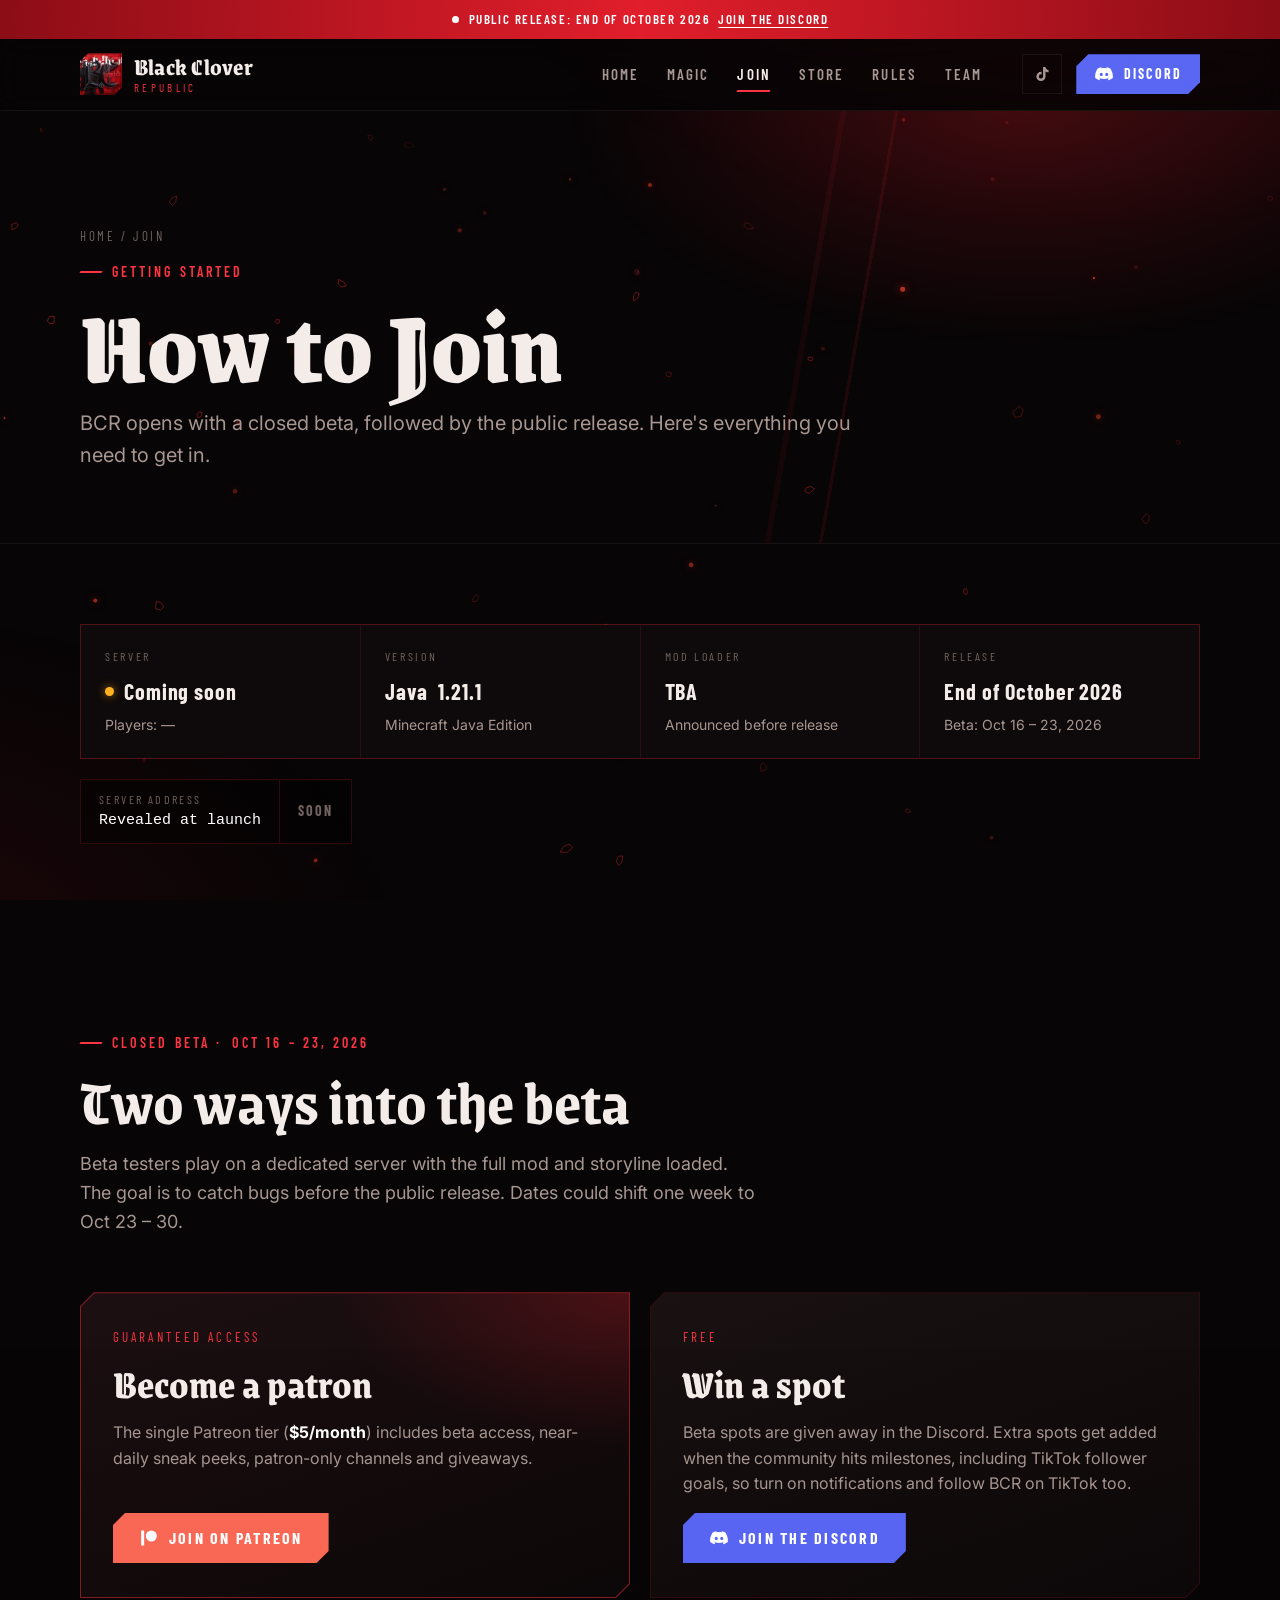
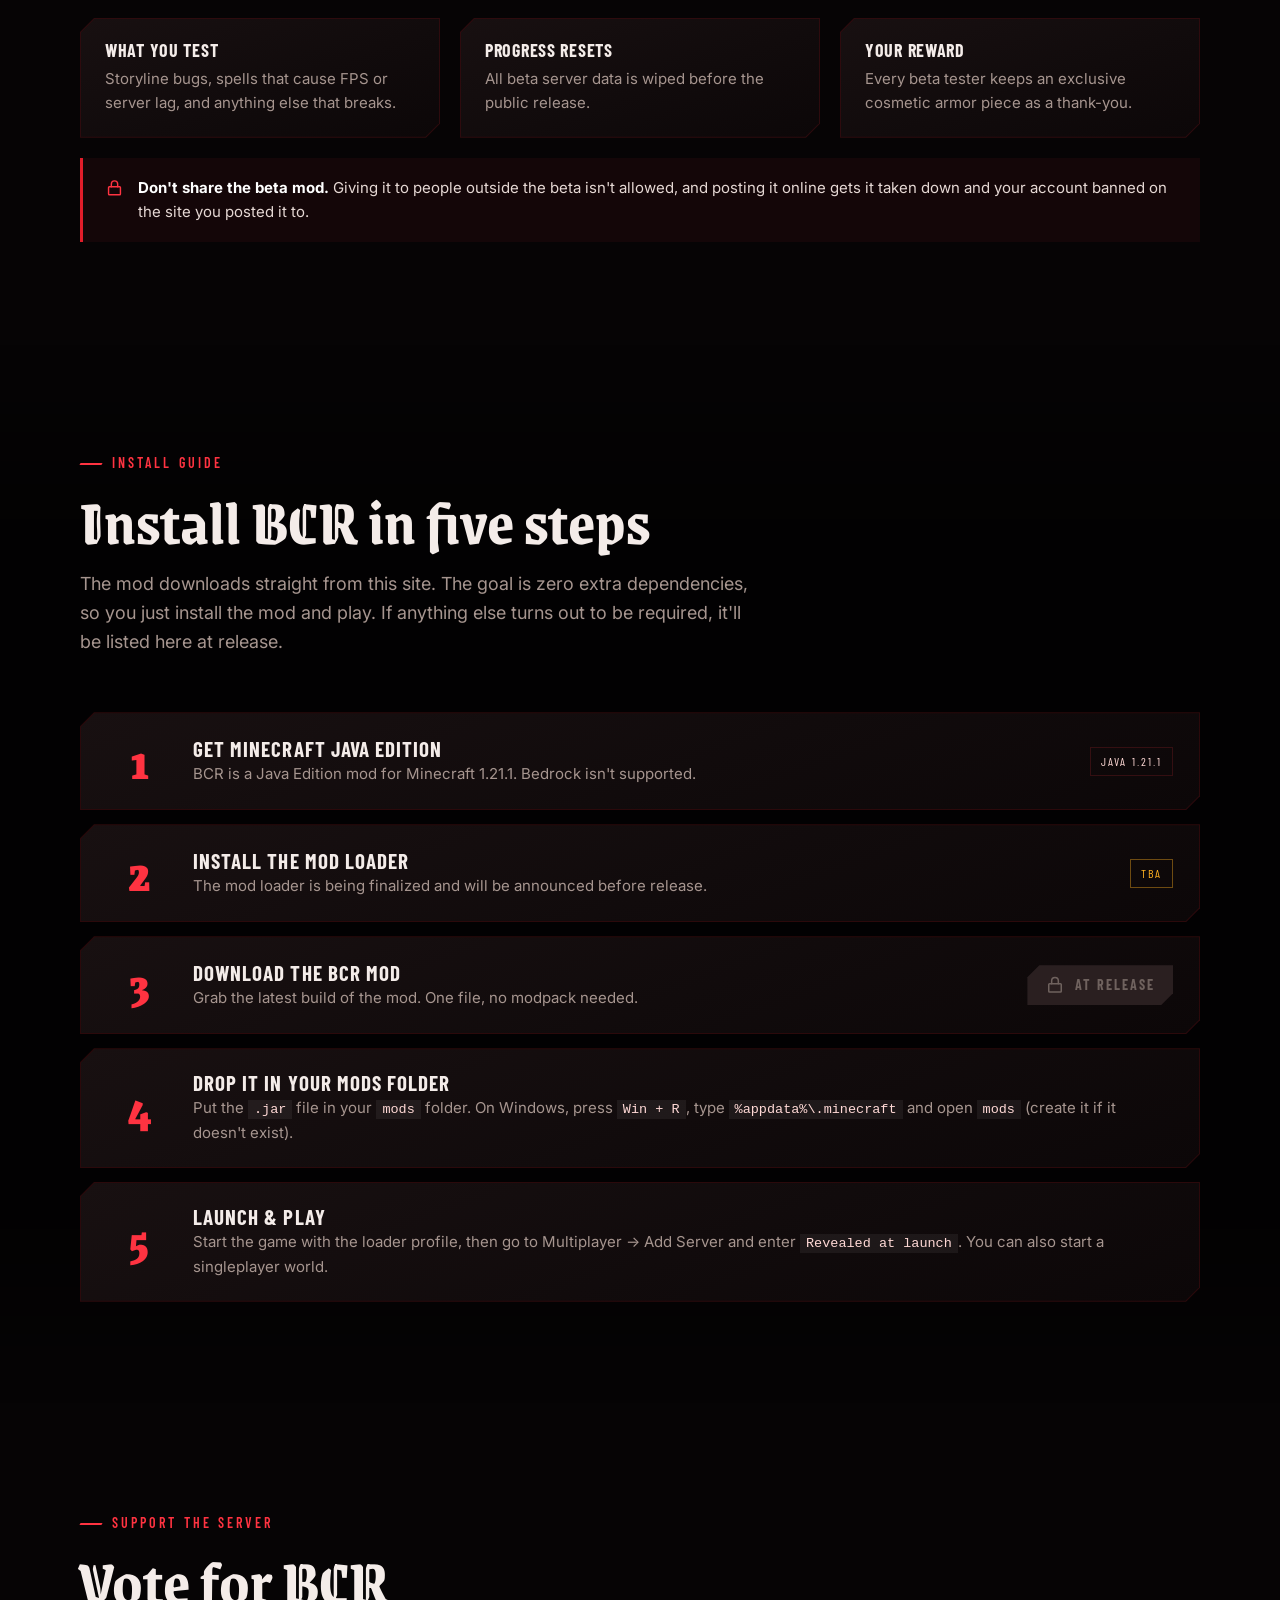
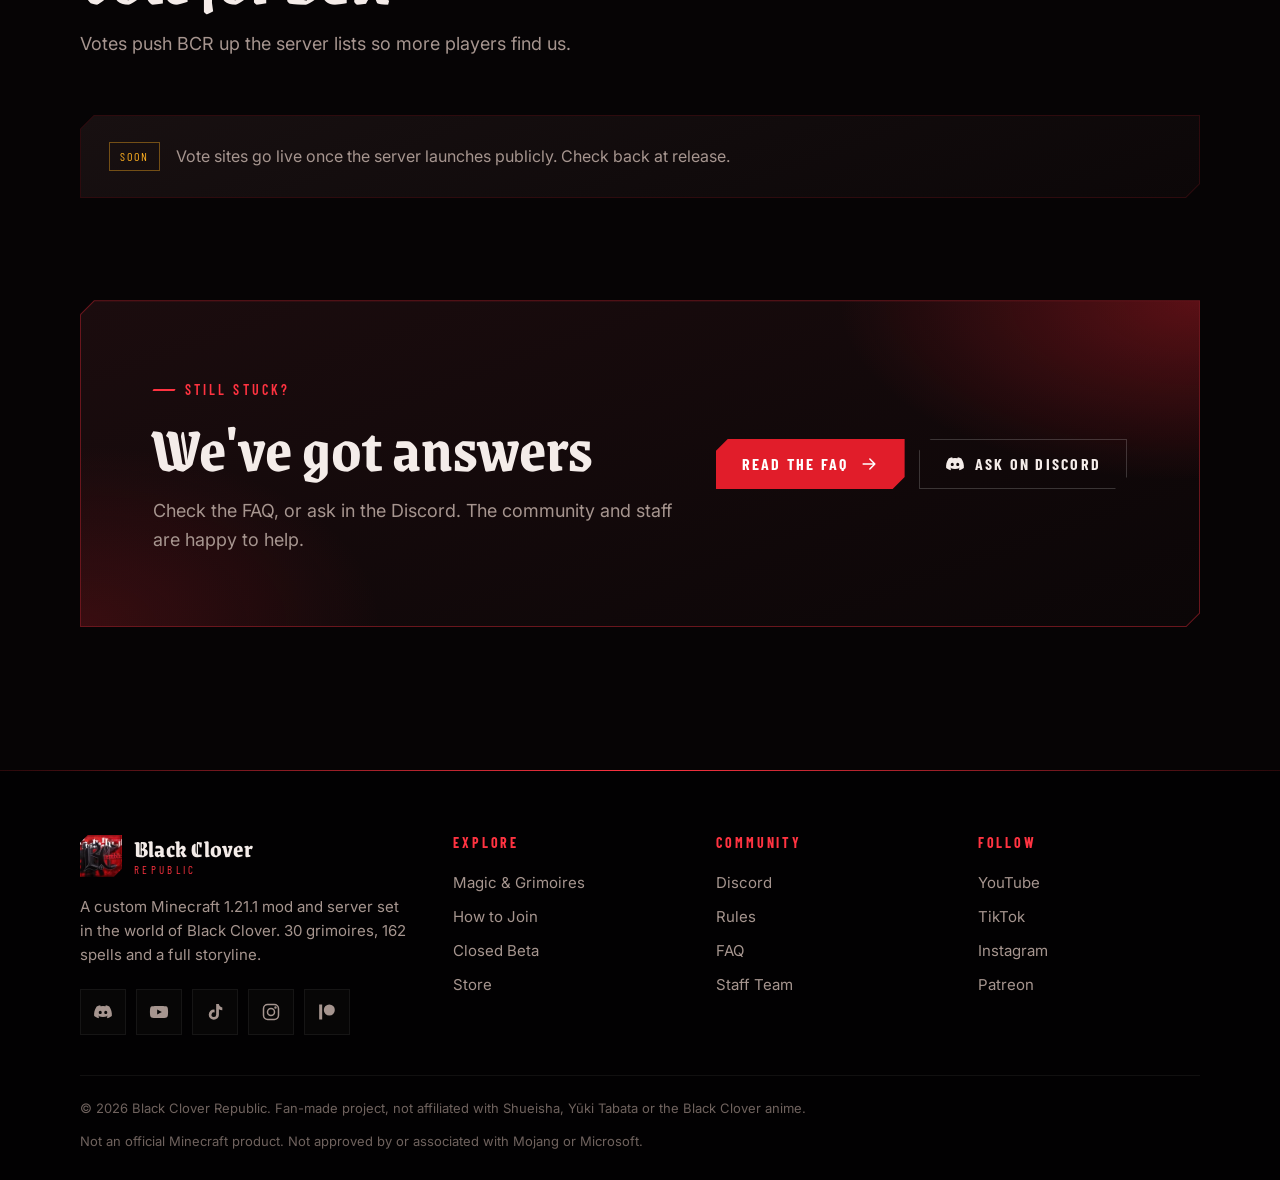
==== commit 53debca0: "Unlisting the website" ====
--- a/join.html
+++ b/join.html
@@ -3,6 +3,7 @@
 <head>
   <meta charset="utf-8">
   <meta name="viewport" content="width=device-width, initial-scale=1">
+  <meta name="robots" content="noindex, nofollow"> <!-- UNLISTED: remove this line to let Google show the site -->
   <title>How to Join | Black Clover Republic</title>
   <meta name="description" content="How to join Black Clover Republic: closed beta access, installing the mod for Minecraft 1.21.1, server status and voting.">
   <meta name="theme-color" content="#060405">
